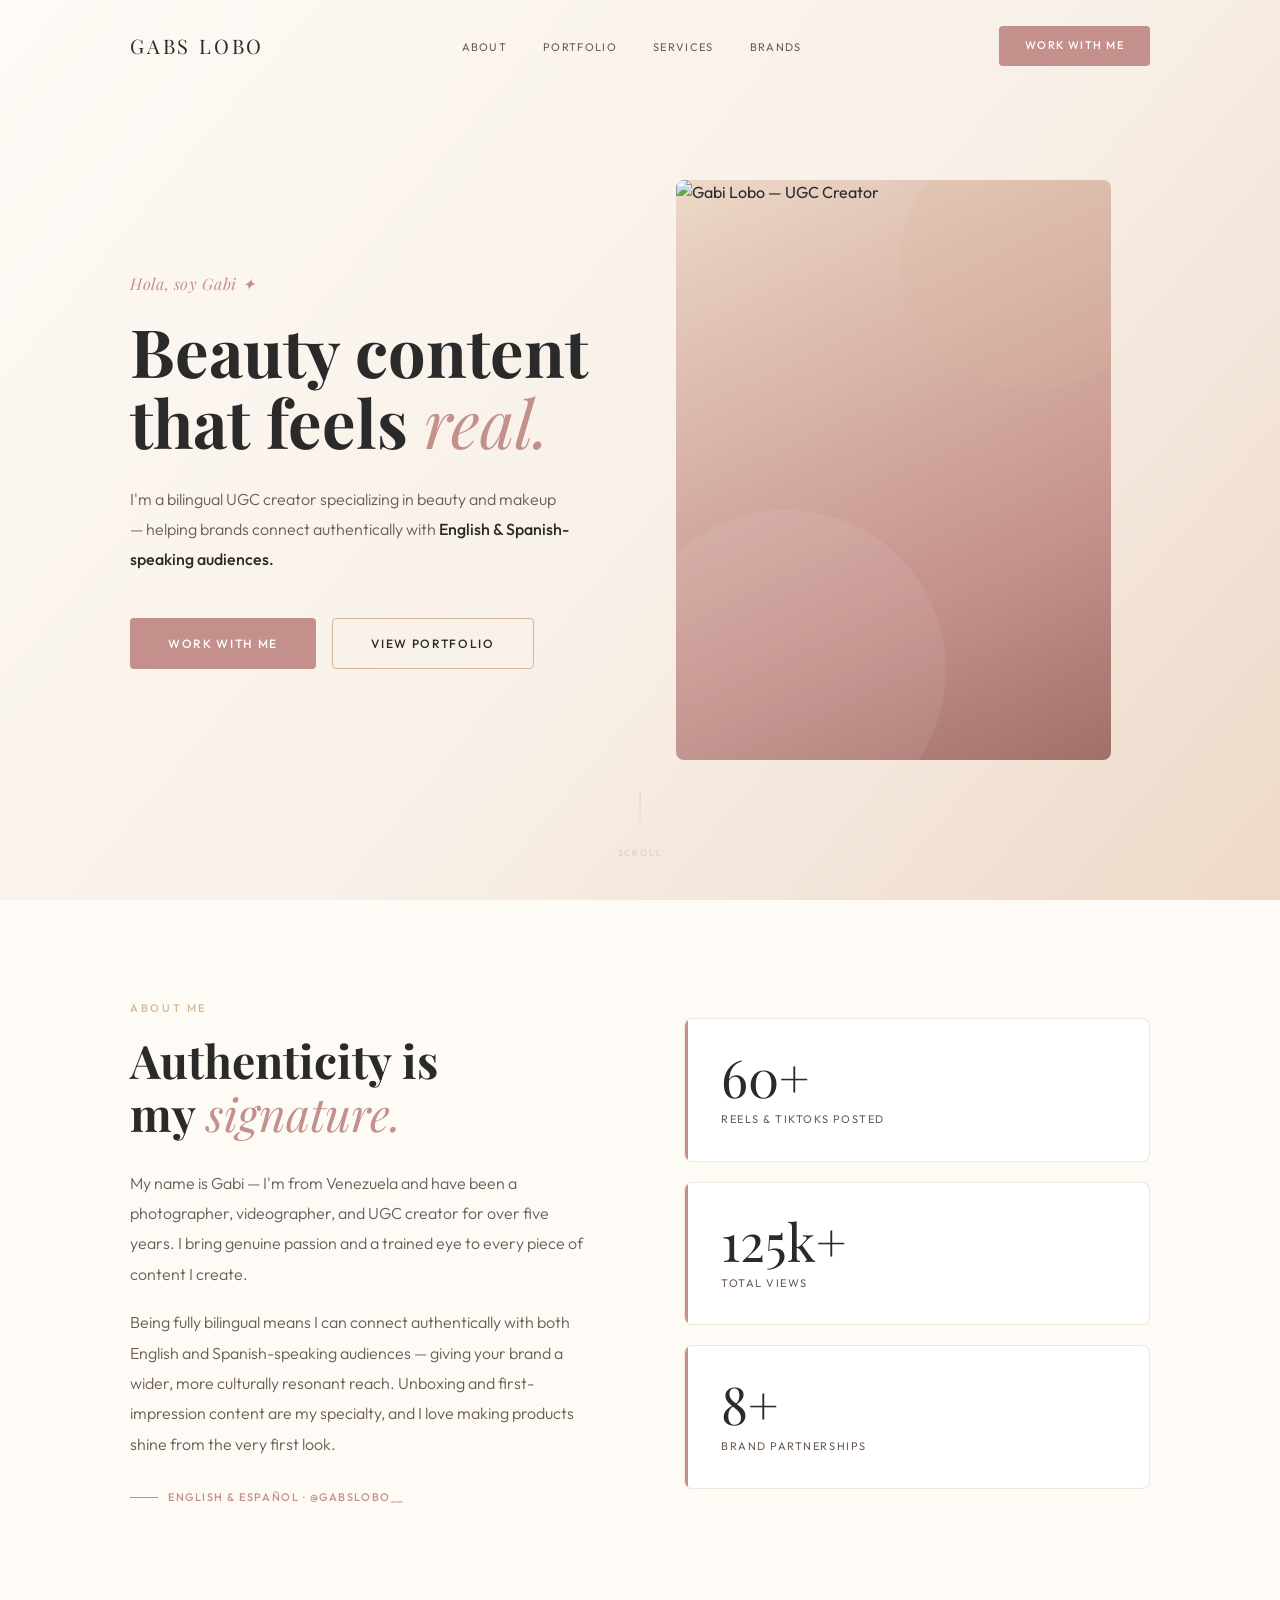
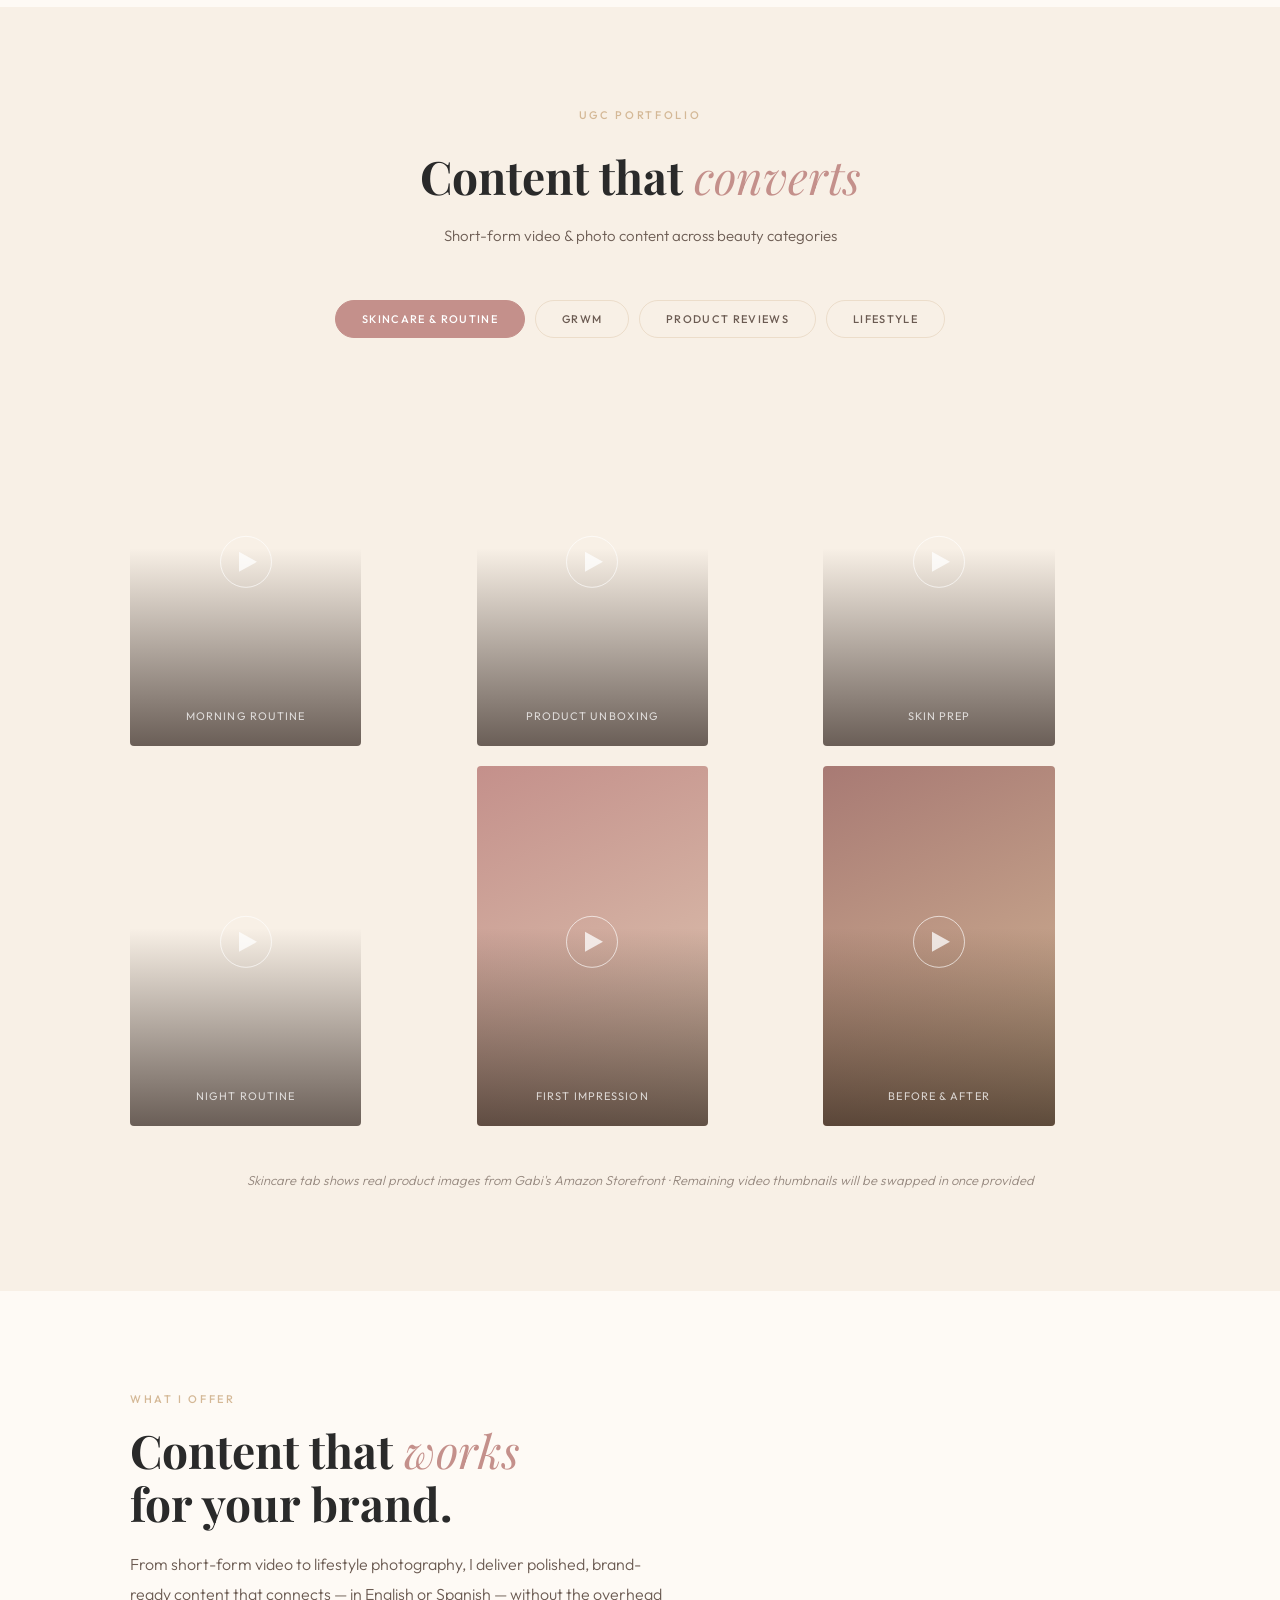
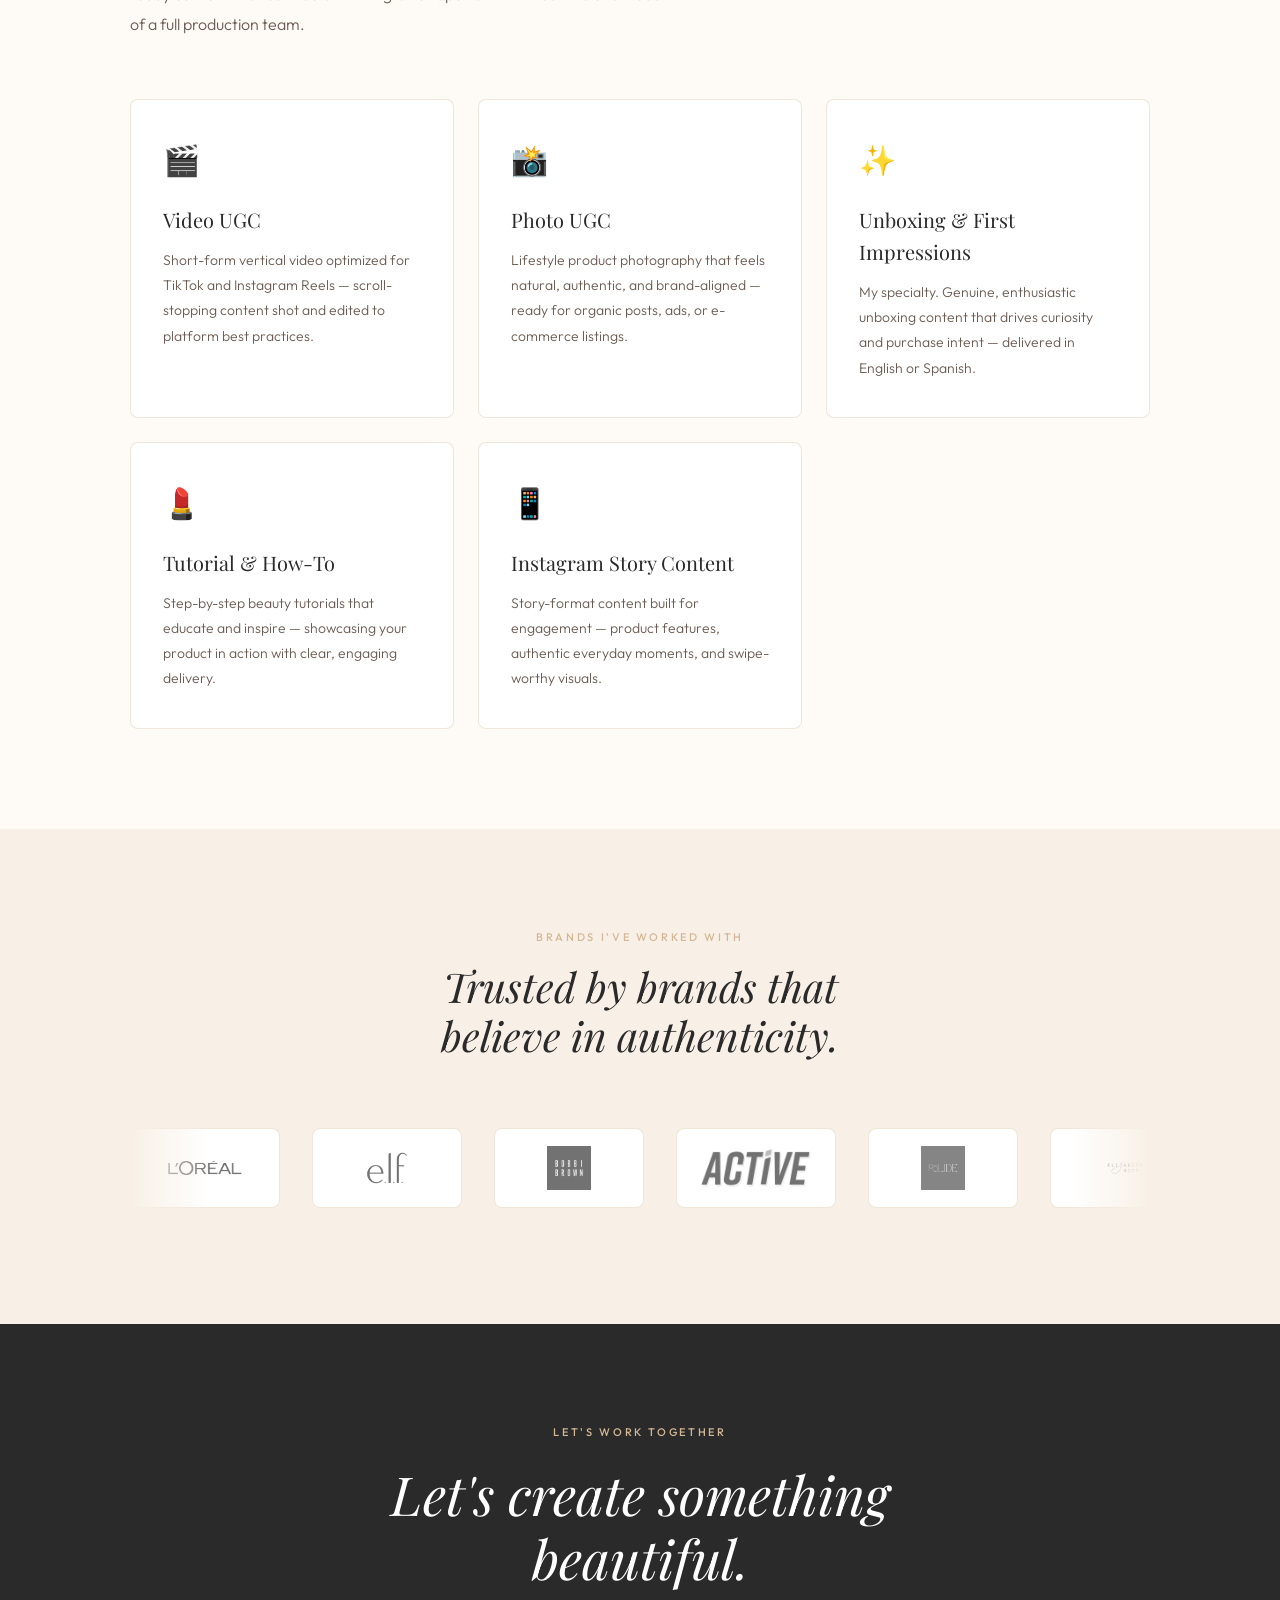
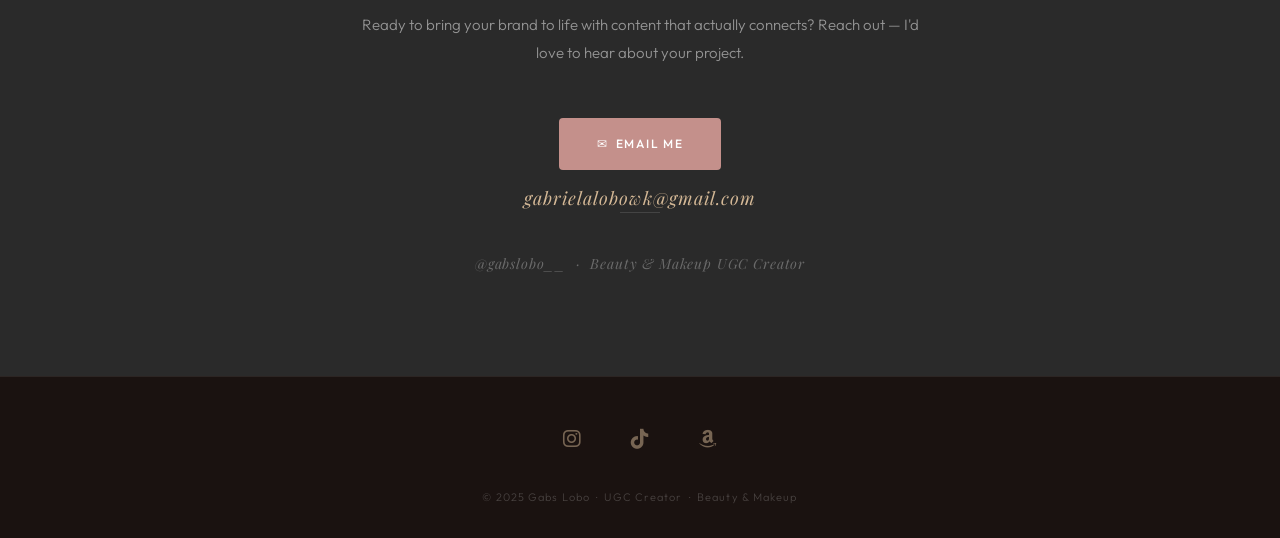
==== index.html @ b0100fed "Initial commit: Gabs Lobo UGC creator website" ====
<!DOCTYPE html>
<html lang="en">
<head>
  <meta charset="UTF-8" />
  <meta name="viewport" content="width=device-width, initial-scale=1.0"/>
  <title>Gabs Lobo — UGC Creator · Beauty &amp; Makeup</title>
  <link rel="preconnect" href="https://fonts.googleapis.com">
  <link rel="preconnect" href="https://fonts.gstatic.com" crossorigin>
  <link href="https://fonts.googleapis.com/css2?family=Playfair+Display:ital,wght@0,400;0,500;0,700;1,400;1,500&family=Outfit:wght@300;400;500;600&display=swap" rel="stylesheet">
  <link rel="stylesheet" href="https://cdnjs.cloudflare.com/ajax/libs/font-awesome/6.5.1/css/all.min.css" integrity="sha512-DTOQO9RWCH3ppGqcWaEA1BIZOC6xxalwEsw9c2QQeAIftl+Vegovlnee1c9QX4TctnWMn13TZye+giMm8e2LwA==" crossorigin="anonymous" referrerpolicy="no-referrer" />

  <style>
    /* ══════════════════════════════════════
       VARIABLES & RESET
    ══════════════════════════════════════ */
    :root {
      --cream:       #FEFAF5;
      --mauve:       #C4908B;
      --mauve-dark:  #B07F7A;
      --gold:        #D4B896;
      --dark:        #2A2A2A;
      --mid:         #6B5B52;
      --light:       #EDD9C8;
      --section-alt: #F8F0E6;
      --border:      rgba(212, 184, 150, 0.35);
      --font-serif:  'Playfair Display', Georgia, serif;
      --font-sans:   'Outfit', system-ui, sans-serif;
      --max-w:       1100px;
      --radius:      4px;
    }

    *, *::before, *::after { box-sizing: border-box; margin: 0; padding: 0; }

    html { scroll-behavior: smooth; }

    body {
      background: var(--cream);
      color: var(--dark);
      font-family: var(--font-sans);
      font-size: 16px;
      line-height: 1.6;
      -webkit-font-smoothing: antialiased;
    }

    /* ══════════════════════════════════════
       UTILITIES
    ══════════════════════════════════════ */
    .container {
      max-width: var(--max-w);
      margin: 0 auto;
      padding: 0 40px;
    }

    .eyebrow {
      font-family: var(--font-sans);
      font-size: 11px;
      font-weight: 500;
      letter-spacing: 0.24em;
      text-transform: uppercase;
      color: var(--gold);
      display: block;
      margin-bottom: 16px;
    }

    section { padding: 100px 0; }
    section.alt { background: var(--section-alt); }

    /* ══════════════════════════════════════
       NAVBAR
    ══════════════════════════════════════ */
    .nav {
      position: fixed;
      top: 0; left: 0; right: 0;
      z-index: 200;
      padding: 26px 0;
      transition: background 0.35s ease, box-shadow 0.35s ease, padding 0.35s ease;
    }

    .nav.scrolled {
      background: rgba(254, 250, 245, 0.96);
      backdrop-filter: blur(10px);
      -webkit-backdrop-filter: blur(10px);
      box-shadow: 0 1px 0 var(--border);
      padding: 16px 0;
    }

    .nav-inner {
      max-width: var(--max-w);
      margin: 0 auto;
      padding: 0 40px;
      display: flex;
      align-items: center;
      justify-content: space-between;
    }

    .nav-logo {
      font-family: var(--font-serif);
      font-size: 20px;
      font-weight: 400;
      letter-spacing: 0.14em;
      text-transform: uppercase;
      color: var(--dark);
      text-decoration: none;
    }

    .nav-links {
      display: flex;
      align-items: center;
      gap: 36px;
      list-style: none;
    }

    .nav-links a {
      font-family: var(--font-sans);
      font-size: 11px;
      font-weight: 400;
      letter-spacing: 0.12em;
      text-transform: uppercase;
      color: var(--mid);
      text-decoration: none;
      transition: color 0.2s;
    }

    .nav-links a:hover { color: var(--mauve); }

    .nav-cta {
      font-family: var(--font-sans);
      font-size: 11px;
      font-weight: 500;
      letter-spacing: 0.13em;
      text-transform: uppercase;
      background: var(--mauve);
      color: #fff;
      padding: 11px 26px;
      border-radius: var(--radius);
      text-decoration: none;
      transition: background 0.2s;
    }

    .nav-cta:hover { background: var(--mauve-dark); }

    /* Hamburger */
    .nav-hamburger {
      display: none;
      flex-direction: column;
      gap: 5px;
      cursor: pointer;
      background: none;
      border: none;
      padding: 4px;
    }

    .nav-hamburger span {
      display: block;
      width: 24px;
      height: 1.5px;
      background: var(--dark);
      transition: all 0.3s;
    }

    /* Mobile overlay */
    .nav-mobile {
      display: none;
      position: fixed;
      inset: 0;
      background: var(--cream);
      z-index: 199;
      flex-direction: column;
      align-items: center;
      justify-content: center;
      gap: 36px;
    }

    .nav-mobile.open { display: flex; }

    .nav-mobile a {
      font-family: var(--font-serif);
      font-size: 30px;
      font-weight: 400;
      color: var(--dark);
      text-decoration: none;
      letter-spacing: 0.06em;
      transition: color 0.2s;
    }

    .nav-mobile a:hover { color: var(--mauve); }

    .nav-mobile-close {
      position: absolute;
      top: 28px; right: 40px;
      font-size: 26px;
      background: none;
      border: none;
      cursor: pointer;
      color: var(--mid);
      line-height: 1;
    }

    /* ══════════════════════════════════════
       HERO
    ══════════════════════════════════════ */
    .hero {
      min-height: 100vh;
      display: flex;
      align-items: center;
      padding: 120px 0 80px;
      background: linear-gradient(130deg, var(--cream) 0%, #F8F0E8 55%, #EDD9C8 100%);
      position: relative;
    }

    .hero-inner {
      max-width: var(--max-w);
      margin: 0 auto;
      padding: 0 40px;
      display: grid;
      grid-template-columns: 1fr 1fr;
      gap: 72px;
      align-items: center;
      width: 100%;
    }

    .hero-greeting {
      display: block;
      font-family: var(--font-serif);
      font-style: italic;
      font-size: 16px;
      color: var(--mauve);
      margin-bottom: 20px;
      letter-spacing: 0.04em;
    }

    .hero-h1 {
      font-family: var(--font-serif);
      font-size: clamp(44px, 5.2vw, 70px);
      font-weight: 700;
      line-height: 1.06;
      color: var(--dark);
      margin-bottom: 28px;
    }

    .hero-h1 em {
      font-style: italic;
      font-weight: 400;
      color: var(--mauve);
    }

    .hero-sub {
      font-family: var(--font-sans);
      font-size: 16px;
      font-weight: 300;
      line-height: 1.85;
      color: var(--mid);
      max-width: 440px;
      margin-bottom: 44px;
    }

    .hero-sub strong {
      font-weight: 500;
      color: var(--dark);
    }

    .hero-btns {
      display: flex;
      gap: 16px;
      flex-wrap: wrap;
    }

    .btn-primary {
      font-family: var(--font-sans);
      font-size: 12px;
      font-weight: 500;
      letter-spacing: 0.14em;
      text-transform: uppercase;
      background: var(--mauve);
      color: #fff;
      padding: 16px 38px;
      border-radius: var(--radius);
      text-decoration: none;
      display: inline-block;
      transition: background 0.2s;
    }

    .btn-primary:hover { background: var(--mauve-dark); }

    .btn-ghost {
      font-family: var(--font-sans);
      font-size: 12px;
      font-weight: 500;
      letter-spacing: 0.14em;
      text-transform: uppercase;
      background: transparent;
      color: var(--dark);
      padding: 15px 38px;
      border-radius: var(--radius);
      text-decoration: none;
      display: inline-block;
      border: 1px solid var(--gold);
      transition: border-color 0.2s, color 0.2s;
    }

    .btn-ghost:hover {
      border-color: var(--mauve);
      color: var(--mauve);
    }

    /* Hero image */
    .hero-image {
      border-radius: 8px;
      aspect-ratio: 3 / 4;
      max-height: 580px;
      display: flex;
      flex-direction: column;
      align-items: center;
      justify-content: center;
      position: relative;
      overflow: hidden;
      background: linear-gradient(155deg, #EDD9C8 0%, #C4908B 70%, #A07068 100%);
    }

    .hero-image::before {
      content: '';
      position: absolute;
      top: -50px; right: -50px;
      width: 260px; height: 260px;
      background: rgba(212, 184, 150, 0.22);
      border-radius: 50%;
    }

    .hero-image::after {
      content: '';
      position: absolute;
      bottom: -70px; left: -50px;
      width: 320px; height: 320px;
      background: rgba(255, 255, 255, 0.07);
      border-radius: 50%;
    }

    .hero-image-inner {
      position: relative;
      z-index: 1;
      text-align: center;
    }

    .hero-image-icon {
      font-size: 36px;
      margin-bottom: 12px;
      opacity: 0.6;
    }

    .hero-image-label {
      font-family: var(--font-serif);
      font-style: italic;
      font-size: 15px;
      color: rgba(255,255,255,0.65);
      letter-spacing: 0.06em;
      display: block;
    }

    .hero-image-sub {
      font-family: var(--font-sans);
      font-size: 10px;
      color: rgba(255,255,255,0.4);
      letter-spacing: 0.14em;
      text-transform: uppercase;
      margin-top: 8px;
      display: block;
    }

    /* Scroll cue */
    .hero-scroll {
      position: absolute;
      bottom: 40px;
      left: 50%;
      transform: translateX(-50%);
      display: flex;
      flex-direction: column;
      align-items: center;
      gap: 10px;
      font-family: var(--font-sans);
      font-size: 9px;
      letter-spacing: 0.2em;
      text-transform: uppercase;
      color: var(--gold);
      opacity: 0.6;
    }

    .hero-scroll-line {
      width: 1px;
      height: 44px;
      background: linear-gradient(to bottom, var(--gold), transparent);
      animation: scrollPulse 2s ease-in-out infinite;
    }

    @keyframes scrollPulse {
      0%, 100% { opacity: 0.3; transform: scaleY(0.6); }
      50%       { opacity: 1;   transform: scaleY(1); }
    }

    /* ══════════════════════════════════════
       ABOUT
    ══════════════════════════════════════ */
    .about-inner {
      display: grid;
      grid-template-columns: 1fr 1fr;
      gap: 88px;
      align-items: center;
    }

    .about-h2 {
      font-family: var(--font-serif);
      font-size: clamp(32px, 3.6vw, 50px);
      font-weight: 700;
      line-height: 1.15;
      color: var(--dark);
      margin-bottom: 28px;
    }

    .about-h2 em {
      font-style: italic;
      font-weight: 400;
      color: var(--mauve);
    }

    .about-p {
      font-family: var(--font-sans);
      font-size: 16px;
      font-weight: 300;
      line-height: 1.9;
      color: var(--mid);
      margin-bottom: 18px;
    }

    .about-badge {
      display: inline-flex;
      align-items: center;
      gap: 10px;
      margin-top: 12px;
      font-family: var(--font-sans);
      font-size: 11px;
      font-weight: 500;
      letter-spacing: 0.14em;
      text-transform: uppercase;
      color: var(--mauve);
    }

    .about-badge::before {
      content: '';
      display: block;
      width: 28px;
      height: 1px;
      background: var(--mauve);
    }

    /* Stat cards */
    .stats-grid {
      display: grid;
      grid-template-columns: 1fr;
      gap: 20px;
    }

    .stat-card {
      background: #fff;
      border: 1px solid var(--border);
      border-radius: 8px;
      padding: 32px 36px;
      position: relative;
      overflow: hidden;
      transition: box-shadow 0.2s;
    }

    .stat-card:hover {
      box-shadow: 0 6px 28px rgba(196, 144, 139, 0.12);
    }

    .stat-card::before {
      content: '';
      position: absolute;
      left: 0; top: 0; bottom: 0;
      width: 3px;
      background: var(--mauve);
    }

    .stat-number {
      font-family: var(--font-serif);
      font-size: 52px;
      font-weight: 400;
      color: var(--dark);
      line-height: 1;
      margin-bottom: 8px;
    }

    .stat-label {
      font-family: var(--font-sans);
      font-size: 11px;
      font-weight: 400;
      letter-spacing: 0.14em;
      text-transform: uppercase;
      color: var(--mid);
    }

    /* ══════════════════════════════════════
       PORTFOLIO
    ══════════════════════════════════════ */
    .portfolio-header {
      text-align: center;
      margin-bottom: 52px;
    }

    .portfolio-h2 {
      font-family: var(--font-serif);
      font-size: clamp(32px, 3.6vw, 50px);
      font-weight: 700;
      color: var(--dark);
      margin-bottom: 10px;
    }

    .portfolio-h2 em {
      font-style: italic;
      font-weight: 400;
      color: var(--mauve);
    }

    .portfolio-sub {
      font-family: var(--font-sans);
      font-size: 15px;
      font-weight: 300;
      color: var(--mid);
    }

    /* Tabs */
    .tab-bar {
      display: flex;
      justify-content: center;
      gap: 10px;
      margin-bottom: 48px;
      flex-wrap: wrap;
    }

    .tab-btn {
      font-family: var(--font-sans);
      font-size: 11px;
      font-weight: 500;
      letter-spacing: 0.12em;
      text-transform: uppercase;
      padding: 11px 26px;
      border-radius: 100px;
      border: 1px solid var(--border);
      background: transparent;
      color: var(--mid);
      cursor: pointer;
      transition: all 0.2s;
    }

    .tab-btn:hover {
      border-color: var(--mauve);
      color: var(--mauve);
    }

    .tab-btn.active {
      background: var(--mauve);
      border-color: var(--mauve);
      color: #fff;
    }

    /* Panels */
    .tab-panel { display: none; }
    .tab-panel.active { display: block; }

    /* Grid */
    .portfolio-grid {
      display: grid;
      grid-template-columns: repeat(3, 1fr);
      gap: 20px;
    }

    .portfolio-card {
      background: linear-gradient(155deg, #EDD9C8 0%, #C4908B 100%);
      border-radius: var(--radius);
      aspect-ratio: 9 / 14;
      max-height: 360px;
      display: flex;
      flex-direction: column;
      align-items: center;
      justify-content: flex-end;
      padding: 20px 16px;
      position: relative;
      overflow: hidden;
      cursor: pointer;
      transition: transform 0.2s;
    }

    .portfolio-card:hover { transform: translateY(-4px); }

    /* Slight variation per card so the grid doesn't look identical */
    .portfolio-card:nth-child(2) { background: linear-gradient(155deg, #C4908B 0%, #A07068 100%); }
    .portfolio-card:nth-child(3) { background: linear-gradient(155deg, #D4B896 0%, #C4908B 100%); }
    .portfolio-card:nth-child(4) { background: linear-gradient(155deg, #E0CAB4 0%, #C4908B 100%); }
    .portfolio-card:nth-child(5) { background: linear-gradient(155deg, #C4908B 0%, #E0CAB4 100%); }
    .portfolio-card:nth-child(6) { background: linear-gradient(155deg, #A87A74 0%, #D4B896 100%); }

    .portfolio-card::before {
      content: '';
      position: absolute;
      inset: 0;
      background: linear-gradient(to top, rgba(30, 16, 10, 0.65) 0%, transparent 55%);
    }

    /* Play button ring */
    .portfolio-card-play {
      position: absolute;
      top: 50%;
      left: 50%;
      transform: translate(-50%, -58%);
      width: 52px;
      height: 52px;
      border: 1.5px solid rgba(255,255,255,0.65);
      border-radius: 50%;
      display: flex;
      align-items: center;
      justify-content: center;
      transition: border-color 0.2s, transform 0.2s;
    }

    .portfolio-card:hover .portfolio-card-play {
      border-color: rgba(255,255,255,0.95);
      transform: translate(-50%, -58%) scale(1.08);
    }

    .portfolio-card-play::after {
      content: '';
      border-left: 18px solid rgba(255,255,255,0.75);
      border-top: 10px solid transparent;
      border-bottom: 10px solid transparent;
      margin-left: 4px;
    }

    .portfolio-card-label {
      position: relative;
      z-index: 1;
      font-family: var(--font-sans);
      font-size: 11px;
      font-weight: 400;
      letter-spacing: 0.1em;
      text-transform: uppercase;
      color: rgba(255,255,255,0.75);
      text-align: center;
    }

    .portfolio-note {
      text-align: center;
      margin-top: 44px;
      font-family: var(--font-sans);
      font-size: 13px;
      font-weight: 300;
      font-style: italic;
      color: var(--mid);
      opacity: 0.7;
    }

    /* ══════════════════════════════════════
       SERVICES
    ══════════════════════════════════════ */
    .services-h2 {
      font-family: var(--font-serif);
      font-size: clamp(32px, 3.6vw, 50px);
      font-weight: 700;
      line-height: 1.15;
      color: var(--dark);
      margin-bottom: 20px;
    }

    .services-h2 em {
      font-style: italic;
      font-weight: 400;
      color: var(--mauve);
    }

    .services-intro {
      font-family: var(--font-sans);
      font-size: 16px;
      font-weight: 300;
      line-height: 1.85;
      color: var(--mid);
      max-width: 540px;
      margin-bottom: 60px;
    }

    .services-grid {
      display: grid;
      grid-template-columns: repeat(3, 1fr);
      gap: 24px;
    }

    /* 5th card centred on bottom row */
    .services-grid .service-card:nth-child(4) { grid-column: 1; }
    .services-grid .service-card:nth-child(5) { grid-column: 2; }

    .service-card {
      background: #fff;
      border: 1px solid var(--border);
      border-radius: 8px;
      padding: 36px 32px;
      transition: box-shadow 0.25s, transform 0.25s;
    }

    .service-card:hover {
      box-shadow: 0 10px 36px rgba(196, 144, 139, 0.15);
      transform: translateY(-3px);
    }

    .service-icon {
      font-size: 30px;
      margin-bottom: 20px;
      display: block;
    }

    .service-title {
      font-family: var(--font-serif);
      font-size: 20px;
      font-weight: 400;
      color: var(--dark);
      margin-bottom: 12px;
    }

    .service-desc {
      font-family: var(--font-sans);
      font-size: 14px;
      font-weight: 300;
      line-height: 1.8;
      color: var(--mid);
    }

    /* ══════════════════════════════════════
       BRAND COLLABS
    ══════════════════════════════════════ */
    .brands-header {
      text-align: center;
      margin-bottom: 52px;
    }

    .brands-h2 {
      font-family: var(--font-serif);
      font-size: clamp(28px, 3.2vw, 44px);
      font-weight: 400;
      font-style: italic;
      color: var(--dark);
      line-height: 1.2;
    }

    /* Carousel */
    .brands-carousel {
      position: relative;
      max-width: 100%;
      margin: 0 auto;
      overflow: hidden;
    }

    .brands-carousel::before,
    .brands-carousel::after {
      content: '';
      position: absolute;
      top: 0; bottom: 0;
      width: 80px;
      z-index: 2;
      pointer-events: none;
    }

    .brands-carousel::before {
      left: 0;
      background: linear-gradient(to right, var(--section-alt), transparent);
    }

    .brands-carousel::after {
      right: 0;
      background: linear-gradient(to left, var(--section-alt), transparent);
    }

    .carousel-track {
      display: flex;
      gap: 32px;
      width: max-content;
      padding: 16px 0;
      animation: brandScroll 35s linear infinite;
    }

    .carousel-track:hover {
      animation-play-state: paused;
    }

    @keyframes brandScroll {
      from { transform: translateX(0); }
      to   { transform: translateX(-50%); }
    }

    .brand-logo {
      flex: 0 0 auto;
      min-width: 150px;
      height: 80px;
      display: flex;
      align-items: center;
      justify-content: center;
      background: #fff;
      border: 1px solid var(--border);
      border-radius: 8px;
      padding: 16px 24px;
      overflow: hidden;
      transition: box-shadow 0.2s;
    }

    .brand-logo:hover {
      box-shadow: 0 4px 16px rgba(196, 144, 139, 0.15);
    }

    .brand-logo img {
      max-width: 100%;
      max-height: 44px;
      width: auto;
      object-fit: contain;
      filter: grayscale(100%);
      opacity: 0.55;
      transition: filter 0.3s, opacity 0.3s;
    }

    .brand-logo:hover img {
      filter: grayscale(0%);
      opacity: 1;
    }

    .brand-logo-text {
      font-family: var(--font-serif);
      font-size: 15px;
      color: var(--mid);
      text-align: center;
      font-weight: 600;
      letter-spacing: 0.04em;
      opacity: 0.6;
      transition: opacity 0.2s, color 0.2s;
    }

    .brand-logo:hover .brand-logo-text {
      opacity: 1;
      color: var(--mauve);
    }

    /* ══════════════════════════════════════
       CONTACT
    ══════════════════════════════════════ */
    .contact-section {
      background: var(--dark);
      padding: 100px 0;
    }

    .contact-inner {
      text-align: center;
      max-width: 640px;
      margin: 0 auto;
      padding: 0 40px;
    }

    .contact-eyebrow {
      display: block;
      font-family: var(--font-sans);
      font-size: 11px;
      font-weight: 500;
      letter-spacing: 0.24em;
      text-transform: uppercase;
      color: var(--gold);
      margin-bottom: 20px;
    }

    .contact-h2 {
      font-family: var(--font-serif);
      font-size: clamp(32px, 4.2vw, 56px);
      font-weight: 400;
      font-style: italic;
      color: #fff;
      line-height: 1.18;
      margin-bottom: 22px;
    }

    .contact-p {
      font-family: var(--font-sans);
      font-size: 15px;
      font-weight: 300;
      line-height: 1.85;
      color: rgba(255, 255, 255, 0.5);
      margin-bottom: 52px;
    }

    .contact-email-display {
      font-family: var(--font-serif);
      font-size: 18px;
      font-style: italic;
      color: var(--gold);
      letter-spacing: 0.06em;
      margin: 0;
      cursor: pointer;
      position: relative;
      display: inline-block;
      transition: color 0.2s;
    }

    .contact-email-display:hover {
      color: #fff;
    }

    .contact-email-tooltip {
      position: absolute;
      bottom: 100%;
      left: 50%;
      transform: translateX(-50%);
      background: rgba(255, 255, 255, 0.15);
      color: var(--gold);
      padding: 8px 14px;
      border-radius: 4px;
      font-family: var(--font-sans);
      font-size: 10px;
      font-weight: 500;
      letter-spacing: 0.12em;
      text-transform: uppercase;
      white-space: nowrap;
      opacity: 0;
      pointer-events: none;
      transition: opacity 0.2s;
      margin-bottom: 8px;
    }

    .contact-email-display:hover .contact-email-tooltip {
      opacity: 1;
    }

    .contact-divider {
      width: 40px;
      height: 1px;
      background: rgba(255, 255, 255, 0.12);
      margin: 0 auto 40px;
    }

    .contact-handle {
      font-family: var(--font-serif);
      font-style: italic;
      font-size: 14px;
      color: rgba(255, 255, 255, 0.3);
      letter-spacing: 0.06em;
    }

    /* ══════════════════════════════════════
       FOOTER
    ══════════════════════════════════════ */
    .footer {
      background: #1A1210;
      padding: 40px 40px 32px;
      text-align: center;
      border-top: 1px solid rgba(255, 255, 255, 0.08);
    }

    .footer-social {
      display: flex;
      justify-content: center;
      gap: 24px;
      margin-bottom: 28px;
    }

    .footer-social-link {
      display: inline-flex;
      align-items: center;
      justify-content: center;
      width: 44px;
      height: 44px;
      border-radius: 50%;
      text-decoration: none;
      transition: all 0.25s;
      opacity: 0.5;
      color: var(--gold);
      font-size: 20px;
    }

    .footer-social-link:hover {
      opacity: 1;
      color: var(--mauve);
      background: rgba(196, 144, 139, 0.12);
    }

    .footer p {
      font-family: var(--font-sans);
      font-size: 11px;
      font-weight: 300;
      letter-spacing: 0.1em;
      color: rgba(255, 255, 255, 0.2);
      margin: 0;
    }

    /* ══════════════════════════════════════
       RESPONSIVE
    ══════════════════════════════════════ */
    @media (max-width: 900px) {
      .services-grid { grid-template-columns: repeat(2, 1fr); }
      .services-grid .service-card:nth-child(4),
      .services-grid .service-card:nth-child(5) { grid-column: auto; }
    }

    @media (max-width: 768px) {
      section { padding: 72px 0; }
      .container { padding: 0 24px; }

      .nav-links, .nav-cta { display: none; }
      .nav-hamburger { display: flex; }
      .nav-inner { padding: 0 24px; }

      .hero { padding: 100px 0 64px; }
      .hero-inner {
        grid-template-columns: 1fr;
        padding: 0 24px;
        gap: 48px;
        text-align: center;
      }
      .hero-sub { max-width: 100%; }
      .hero-btns { justify-content: center; }
      .hero-image { aspect-ratio: 4/3; max-height: 300px; }

      .about-inner { grid-template-columns: 1fr; gap: 48px; }
      .stats-grid { grid-template-columns: repeat(3, 1fr); }
      .stat-number { font-size: 40px; }

      .portfolio-grid { grid-template-columns: repeat(2, 1fr); }

      .services-grid { grid-template-columns: 1fr; }
    }

    @media (max-width: 480px) {
      .portfolio-grid { grid-template-columns: 1fr; }
      .stats-grid { grid-template-columns: 1fr; }
      .hero-btns { flex-direction: column; align-items: center; }
      .btn-primary, .btn-ghost { width: 100%; text-align: center; }
    }
  </style>
</head>
<body>

  <!-- ════════════════════════════════
       NAVBAR
  ════════════════════════════════ -->
  <nav class="nav" id="navbar">
    <div class="nav-inner">
      <a href="#home" class="nav-logo">Gabs Lobo</a>
      <ul class="nav-links">
        <li><a href="#about">About</a></li>
        <li><a href="#portfolio">Portfolio</a></li>
        <li><a href="#services">Services</a></li>
        <li><a href="#brands">Brands</a></li>
      </ul>
      <a href="#contact" class="nav-cta">Work with me</a>
      <button class="nav-hamburger" id="hamburger" aria-label="Open navigation">
        <span></span>
        <span></span>
        <span></span>
      </button>
    </div>
  </nav>

  <!-- Mobile overlay nav -->
  <div class="nav-mobile" id="mobileNav" aria-hidden="true">
    <button class="nav-mobile-close" id="mobileClose" aria-label="Close menu">&#x2715;</button>
    <a href="#about"     class="mobile-link">About</a>
    <a href="#portfolio" class="mobile-link">Portfolio</a>
    <a href="#services"  class="mobile-link">Services</a>
    <a href="#brands"    class="mobile-link">Brands</a>
    <a href="#contact"   class="mobile-link">Contact</a>
  </div>


  <!-- ════════════════════════════════
       HERO
  ════════════════════════════════ -->
  <section class="hero" id="home">
    <div class="hero-inner">
      <div class="hero-text">
        <span class="hero-greeting">Hola, soy Gabi ✦</span>
        <h1 class="hero-h1">Beauty content<br>that feels <em>real.</em></h1>
        <p class="hero-sub">
          I'm a bilingual UGC creator specializing in beauty and makeup —
          helping brands connect authentically with
          <strong>English &amp; Spanish-speaking audiences.</strong>
        </p>
        <div class="hero-btns">
          <a href="#contact"   class="btn-primary">Work with me</a>
          <a href="#portfolio" class="btn-ghost">View portfolio</a>
        </div>
      </div>

      <div class="hero-image">
        <img
          src="https://m.media-amazon.com/images/I/C1Xmz9NCTOL._CR0%2C0%2C4284%2C4284_._US500_SCLZZZZZZZ_.jpg"
          alt="Gabi Lobo — UGC Creator"
          style="width:100%;height:100%;object-fit:cover;object-position:center top;display:block;"
        />
      </div>
    </div>

    <div class="hero-scroll" aria-hidden="true">
      <div class="hero-scroll-line"></div>
      <span>Scroll</span>
    </div>
  </section>


  <!-- ════════════════════════════════
       ABOUT
  ════════════════════════════════ -->
  <section id="about">
    <div class="container">
      <div class="about-inner">

        <div>
          <span class="eyebrow">About Me</span>
          <h2 class="about-h2">Authenticity is<br>my <em>signature.</em></h2>
          <p class="about-p">
            My name is Gabi — I'm from Venezuela and have been a photographer,
            videographer, and UGC creator for over five years. I bring genuine
            passion and a trained eye to every piece of content I create.
          </p>
          <p class="about-p">
            Being fully bilingual means I can connect authentically with both
            English and Spanish-speaking audiences — giving your brand a wider,
            more culturally resonant reach. Unboxing and first-impression content
            are my specialty, and I love making products shine from the very first look.
          </p>
          <span class="about-badge">English &amp; Español · @gabslobo__</span>
        </div>

        <div class="stats-grid">
          <div class="stat-card">
            <div class="stat-number">60+</div>
            <div class="stat-label">Reels &amp; TikToks Posted</div>
          </div>
          <div class="stat-card">
            <div class="stat-number">125k+</div>
            <div class="stat-label">Total Views</div>
          </div>
          <div class="stat-card">
            <div class="stat-number">8+</div>
            <div class="stat-label">Brand Partnerships</div>
          </div>
        </div>

      </div>
    </div>
  </section>


  <!-- ════════════════════════════════
       PORTFOLIO
  ════════════════════════════════ -->
  <section class="alt" id="portfolio">
    <div class="container">

      <div class="portfolio-header">
        <span class="eyebrow">UGC Portfolio</span>
        <h2 class="portfolio-h2">Content that <em>converts</em></h2>
        <p class="portfolio-sub">Short-form video &amp; photo content across beauty categories</p>
      </div>

      <!-- Tabs -->
      <div class="tab-bar" role="tablist">
        <button class="tab-btn active" data-tab="skincare" role="tab" aria-selected="true">Skincare &amp; Routine</button>
        <button class="tab-btn"        data-tab="grwm"     role="tab" aria-selected="false">GRWM</button>
        <button class="tab-btn"        data-tab="reviews"  role="tab" aria-selected="false">Product Reviews</button>
        <button class="tab-btn"        data-tab="lifestyle" role="tab" aria-selected="false">Lifestyle</button>
      </div>

      <!-- Skincare & Routine -->
      <div class="tab-panel active" id="tab-skincare" role="tabpanel">
        <div class="portfolio-grid">
          <div class="portfolio-card" style="background-image:url('https://m.media-amazon.com/images/I/51cimhL4MkL._AC_.jpg');background-size:cover;background-position:center;">
            <div class="portfolio-card-play" aria-hidden="true"></div>
            <span class="portfolio-card-label">Morning Routine</span>
          </div>
          <div class="portfolio-card" style="background-image:url('https://m.media-amazon.com/images/I/41UYaTLBTxL._AC_.jpg');background-size:cover;background-position:center;">
            <div class="portfolio-card-play" aria-hidden="true"></div>
            <span class="portfolio-card-label">Product Unboxing</span>
          </div>
          <div class="portfolio-card" style="background-image:url('https://m.media-amazon.com/images/I/51kdQ5+IR9L._AC_.jpg');background-size:cover;background-position:center;">
            <div class="portfolio-card-play" aria-hidden="true"></div>
            <span class="portfolio-card-label">Skin Prep</span>
          </div>
          <div class="portfolio-card" style="background-image:url('https://m.media-amazon.com/images/I/41mB7zGRWTL._AC_.jpg');background-size:cover;background-position:center;">
            <div class="portfolio-card-play" aria-hidden="true"></div>
            <span class="portfolio-card-label">Night Routine</span>
          </div>
          <div class="portfolio-card">
            <div class="portfolio-card-play" aria-hidden="true"></div>
            <span class="portfolio-card-label">First Impression</span>
          </div>
          <div class="portfolio-card">
            <div class="portfolio-card-play" aria-hidden="true"></div>
            <span class="portfolio-card-label">Before &amp; After</span>
          </div>
        </div>
      </div>

      <!-- GRWM -->
      <div class="tab-panel" id="tab-grwm" role="tabpanel">
        <div class="portfolio-grid">
          <div class="portfolio-card">
            <div class="portfolio-card-play" aria-hidden="true"></div>
            <span class="portfolio-card-label">Everyday GRWM</span>
          </div>
          <div class="portfolio-card">
            <div class="portfolio-card-play" aria-hidden="true"></div>
            <span class="portfolio-card-label">Date Night GRWM</span>
          </div>
          <div class="portfolio-card">
            <div class="portfolio-card-play" aria-hidden="true"></div>
            <span class="portfolio-card-label">Natural Glam</span>
          </div>
          <div class="portfolio-card">
            <div class="portfolio-card-play" aria-hidden="true"></div>
            <span class="portfolio-card-label">Full Beat GRWM</span>
          </div>
          <div class="portfolio-card">
            <div class="portfolio-card-play" aria-hidden="true"></div>
            <span class="portfolio-card-label">5-Minute Look</span>
          </div>
          <div class="portfolio-card">
            <div class="portfolio-card-play" aria-hidden="true"></div>
            <span class="portfolio-card-label">Summer Glam</span>
          </div>
        </div>
      </div>

      <!-- Product Reviews -->
      <div class="tab-panel" id="tab-reviews" role="tabpanel">
        <div class="portfolio-grid">
          <div class="portfolio-card">
            <div class="portfolio-card-play" aria-hidden="true"></div>
            <span class="portfolio-card-label">Unboxing &amp; First Look</span>
          </div>
          <div class="portfolio-card">
            <div class="portfolio-card-play" aria-hidden="true"></div>
            <span class="portfolio-card-label">Honest Review</span>
          </div>
          <div class="portfolio-card">
            <div class="portfolio-card-play" aria-hidden="true"></div>
            <span class="portfolio-card-label">Comparison Review</span>
          </div>
          <div class="portfolio-card">
            <div class="portfolio-card-play" aria-hidden="true"></div>
            <span class="portfolio-card-label">Wear Test</span>
          </div>
          <div class="portfolio-card">
            <div class="portfolio-card-play" aria-hidden="true"></div>
            <span class="portfolio-card-label">Packaging &amp; Details</span>
          </div>
          <div class="portfolio-card">
            <div class="portfolio-card-play" aria-hidden="true"></div>
            <span class="portfolio-card-label">Full Collection</span>
          </div>
        </div>
      </div>

      <!-- Lifestyle -->
      <div class="tab-panel" id="tab-lifestyle" role="tabpanel">
        <div class="portfolio-grid">
          <div class="portfolio-card">
            <div class="portfolio-card-play" aria-hidden="true"></div>
            <span class="portfolio-card-label">Beauty Haul</span>
          </div>
          <div class="portfolio-card">
            <div class="portfolio-card-play" aria-hidden="true"></div>
            <span class="portfolio-card-label">Vanity Tour</span>
          </div>
          <div class="portfolio-card">
            <div class="portfolio-card-play" aria-hidden="true"></div>
            <span class="portfolio-card-label">Amazon Favorites</span>
          </div>
          <div class="portfolio-card">
            <div class="portfolio-card-play" aria-hidden="true"></div>
            <span class="portfolio-card-label">My Favorites</span>
          </div>
          <div class="portfolio-card">
            <div class="portfolio-card-play" aria-hidden="true"></div>
            <span class="portfolio-card-label">Day in My Life</span>
          </div>
          <div class="portfolio-card">
            <div class="portfolio-card-play" aria-hidden="true"></div>
            <span class="portfolio-card-label">Travel Beauty</span>
          </div>
        </div>
      </div>

      <p class="portfolio-note">Skincare tab shows real product images from Gabi's Amazon Storefront · Remaining video thumbnails will be swapped in once provided</p>

    </div>
  </section>


  <!-- ════════════════════════════════
       SERVICES
  ════════════════════════════════ -->
  <section id="services">
    <div class="container">
      <span class="eyebrow">What I Offer</span>
      <h2 class="services-h2">Content that <em>works</em><br>for your brand.</h2>
      <p class="services-intro">
        From short-form video to lifestyle photography, I deliver polished,
        brand-ready content that connects — in English or Spanish — without the
        overhead of a full production team.
      </p>
      <div class="services-grid">
        <div class="service-card">
          <span class="service-icon">🎬</span>
          <h3 class="service-title">Video UGC</h3>
          <p class="service-desc">Short-form vertical video optimized for TikTok and Instagram Reels — scroll-stopping content shot and edited to platform best practices.</p>
        </div>
        <div class="service-card">
          <span class="service-icon">📸</span>
          <h3 class="service-title">Photo UGC</h3>
          <p class="service-desc">Lifestyle product photography that feels natural, authentic, and brand-aligned — ready for organic posts, ads, or e-commerce listings.</p>
        </div>
        <div class="service-card">
          <span class="service-icon">✨</span>
          <h3 class="service-title">Unboxing &amp; First Impressions</h3>
          <p class="service-desc">My specialty. Genuine, enthusiastic unboxing content that drives curiosity and purchase intent — delivered in English or Spanish.</p>
        </div>
        <div class="service-card">
          <span class="service-icon">💄</span>
          <h3 class="service-title">Tutorial &amp; How-To</h3>
          <p class="service-desc">Step-by-step beauty tutorials that educate and inspire — showcasing your product in action with clear, engaging delivery.</p>
        </div>
        <div class="service-card">
          <span class="service-icon">📱</span>
          <h3 class="service-title">Instagram Story Content</h3>
          <p class="service-desc">Story-format content built for engagement — product features, authentic everyday moments, and swipe-worthy visuals.</p>
        </div>
      </div>
    </div>
  </section>


  <!-- ════════════════════════════════
       BRAND COLLABS
  ════════════════════════════════ -->
  <section class="alt" id="brands">
    <div class="container">
      <div class="brands-header">
        <span class="eyebrow" style="text-align:center;">Brands I've worked with</span>
        <h2 class="brands-h2">Trusted by brands that<br>believe in authenticity.</h2>
      </div>
      <div class="brands-carousel">
        <div class="carousel-track">
          <!-- Set 1 -->
          <div class="brand-logo"><img src="Assets/LOreal-logo.png" alt="L'Oréal"></div>
          <div class="brand-logo"><img src="Assets/elf-cosmetics-logo-png_seeklogo-447294.png" alt="e.l.f. Cosmetics"></div>
          <div class="brand-logo"><img src="Assets/bobbi-brown-logo.jpeg" alt="Bobbi Brown"></div>
          <div class="brand-logo"><img src="Assets/active-logo.png" alt="ACTIVE"></div>
          <div class="brand-logo"><img src="Assets/slide-jewelry-logo.webp" alt="Slide"></div>
          <div class="brand-logo"><img src="Assets/elizabeth-mott-thank-me-later-logo.jpeg" alt="Thank Me Later"></div>
          <div class="brand-logo"><span class="brand-logo-text">Herbishh</span></div>
          <!-- Set 2 — duplicate for seamless loop -->
          <div class="brand-logo"><img src="Assets/LOreal-logo.png" alt="L'Oréal"></div>
          <div class="brand-logo"><img src="Assets/elf-cosmetics-logo-png_seeklogo-447294.png" alt="e.l.f. Cosmetics"></div>
          <div class="brand-logo"><img src="Assets/bobbi-brown-logo.jpeg" alt="Bobbi Brown"></div>
          <div class="brand-logo"><img src="Assets/active-logo.png" alt="ACTIVE"></div>
          <div class="brand-logo"><img src="Assets/slide-jewelry-logo.webp" alt="Slide"></div>
          <div class="brand-logo"><img src="Assets/elizabeth-mott-thank-me-later-logo.jpeg" alt="Thank Me Later"></div>
          <div class="brand-logo"><span class="brand-logo-text">Herbishh</span></div>
        </div>
      </div>
    </div>
  </section>


  <!-- ════════════════════════════════
       CONTACT
  ════════════════════════════════ -->
  <section class="contact-section" id="contact">
    <div class="contact-inner">
      <span class="contact-eyebrow">Let's work together</span>
      <h2 class="contact-h2">Let's create something<br>beautiful.</h2>
      <p class="contact-p">
        Ready to bring your brand to life with content that actually connects?
        Reach out — I'd love to hear about your project.
      </p>
      <div style="display:flex;flex-direction:column;align-items:center;gap:14px;">
        <a href="mailto:gabrielalobowk@gmail.com" class="btn-primary">
          ✉&nbsp; Email Me
        </a>
        <div class="contact-email-display" onclick="navigator.clipboard.writeText('gabrielalobowk@gmail.com');" title="Click to copy email">
          gabrielalobowk@gmail.com
          <span class="contact-email-tooltip">Click to copy</span>
        </div>
      </div>
      <div class="contact-divider"></div>
      <p class="contact-handle">@gabslobo__ &nbsp;·&nbsp; Beauty &amp; Makeup UGC Creator</p>
    </div>
  </section>


  <!-- ════════════════════════════════
       FOOTER
  ════════════════════════════════ -->
  <footer class="footer">
    <div class="footer-social">
      <a href="https://www.instagram.com/gabslobo__" target="_blank" rel="noopener noreferrer" class="footer-social-link instagram" title="Instagram">
        <i class="fab fa-instagram" aria-hidden="true"></i>
      </a>
      <a href="https://www.tiktok.com/@gabslobo_" target="_blank" rel="noopener noreferrer" class="footer-social-link tiktok" title="TikTok">
        <i class="fab fa-tiktok" aria-hidden="true"></i>
      </a>
      <a href="https://a.co/d/02YYw133" target="_blank" rel="noopener noreferrer" class="footer-social-link amazon" title="Amazon Storefront">
        <i class="fab fa-amazon" aria-hidden="true"></i>
      </a>
    </div>
    <p>&copy; 2025 Gabs Lobo &nbsp;·&nbsp; UGC Creator &nbsp;·&nbsp; Beauty &amp; Makeup</p>
  </footer>


  <script>
    // ── Navbar scroll effect ──────────────────────────
    const navbar = document.getElementById('navbar');
    window.addEventListener('scroll', () => {
      navbar.classList.toggle('scrolled', window.scrollY > 40);
    }, { passive: true });

    // ── Mobile menu ───────────────────────────────────
    const hamburger  = document.getElementById('hamburger');
    const mobileNav  = document.getElementById('mobileNav');
    const mobileClose = document.getElementById('mobileClose');
    const mobileLinks = document.querySelectorAll('.mobile-link');

    const openMenu  = () => { mobileNav.classList.add('open');    mobileNav.setAttribute('aria-hidden', 'false'); };
    const closeMenu = () => { mobileNav.classList.remove('open'); mobileNav.setAttribute('aria-hidden', 'true');  };

    hamburger.addEventListener('click', openMenu);
    mobileClose.addEventListener('click', closeMenu);
    mobileLinks.forEach(link => link.addEventListener('click', closeMenu));

    // ── Portfolio tab switching ───────────────────────
    const tabBtns   = document.querySelectorAll('.tab-btn');
    const tabPanels = document.querySelectorAll('.tab-panel');

    tabBtns.forEach(btn => {
      btn.addEventListener('click', () => {
        const target = btn.dataset.tab;

        tabBtns.forEach(b => { b.classList.remove('active'); b.setAttribute('aria-selected', 'false'); });
        tabPanels.forEach(p => p.classList.remove('active'));

        btn.classList.add('active');
        btn.setAttribute('aria-selected', 'true');
        document.getElementById('tab-' + target).classList.add('active');
      });
    });


  </script>

</body>
</html>
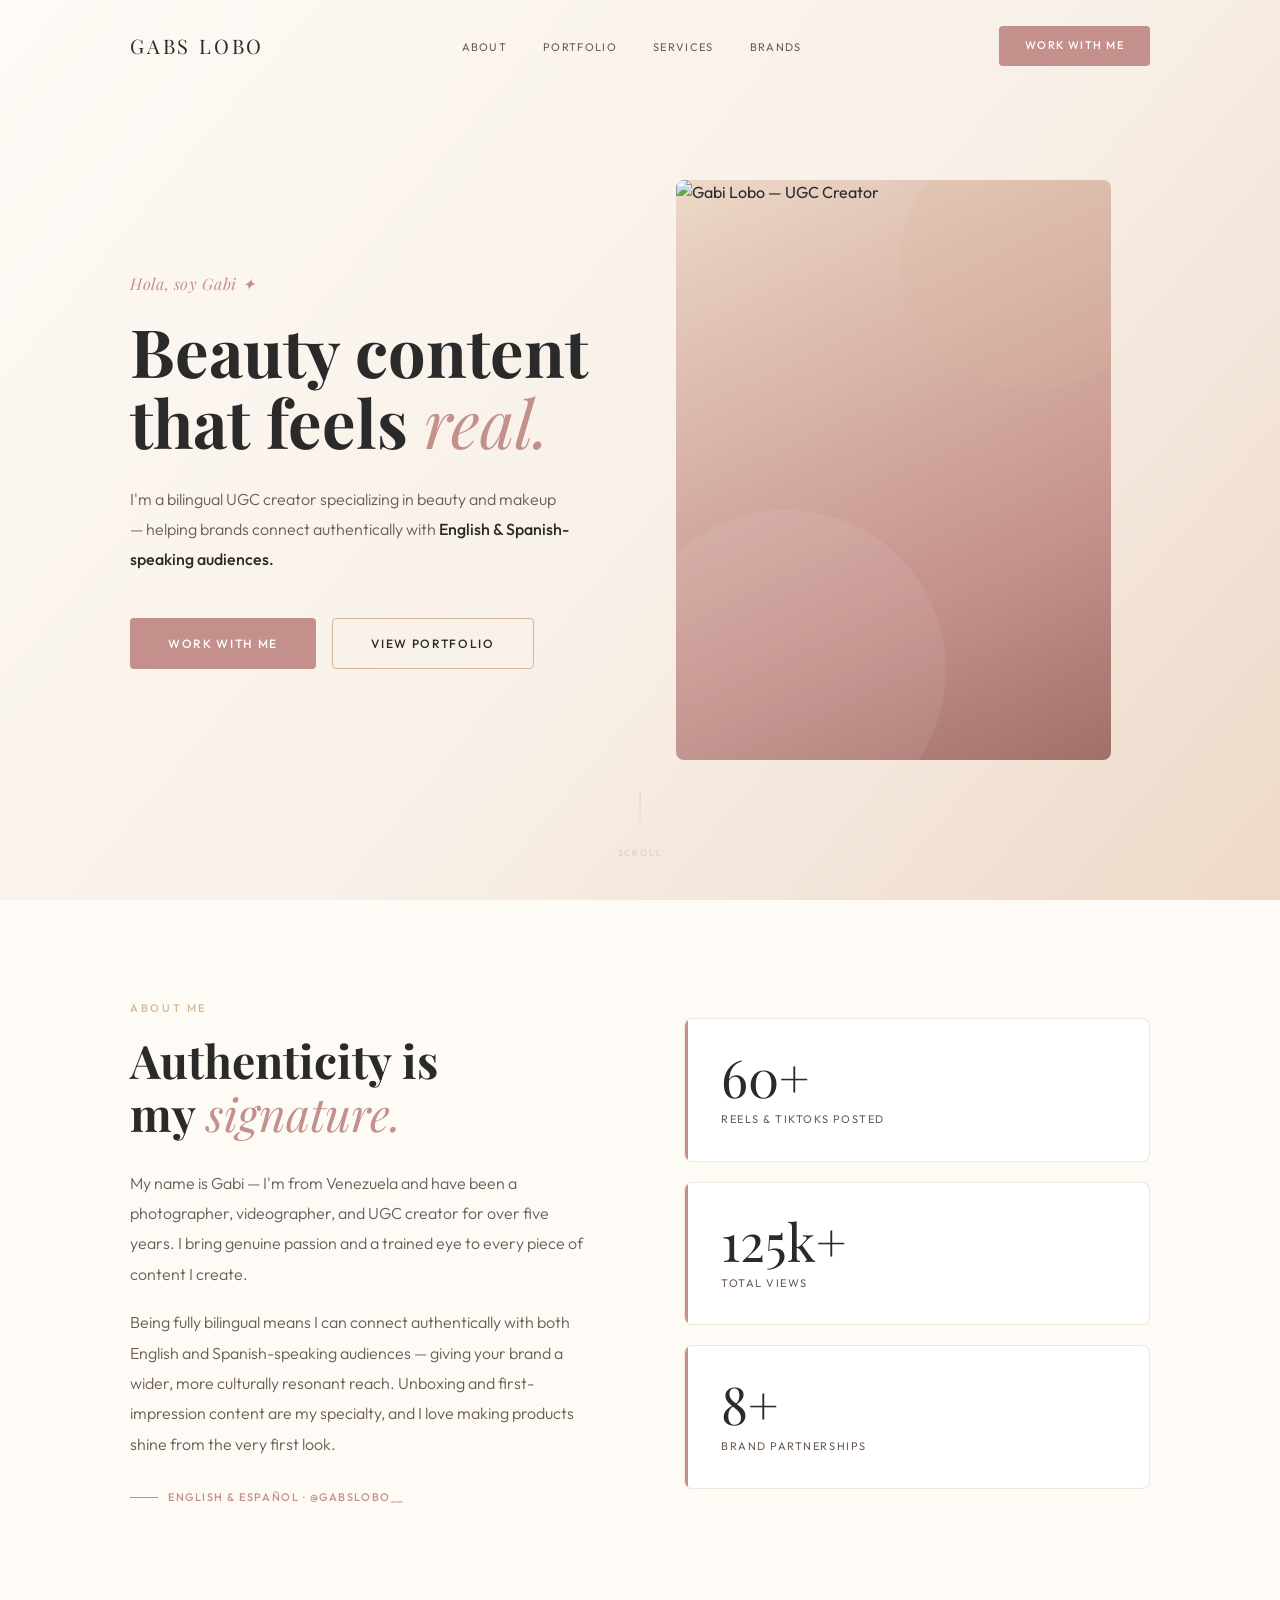
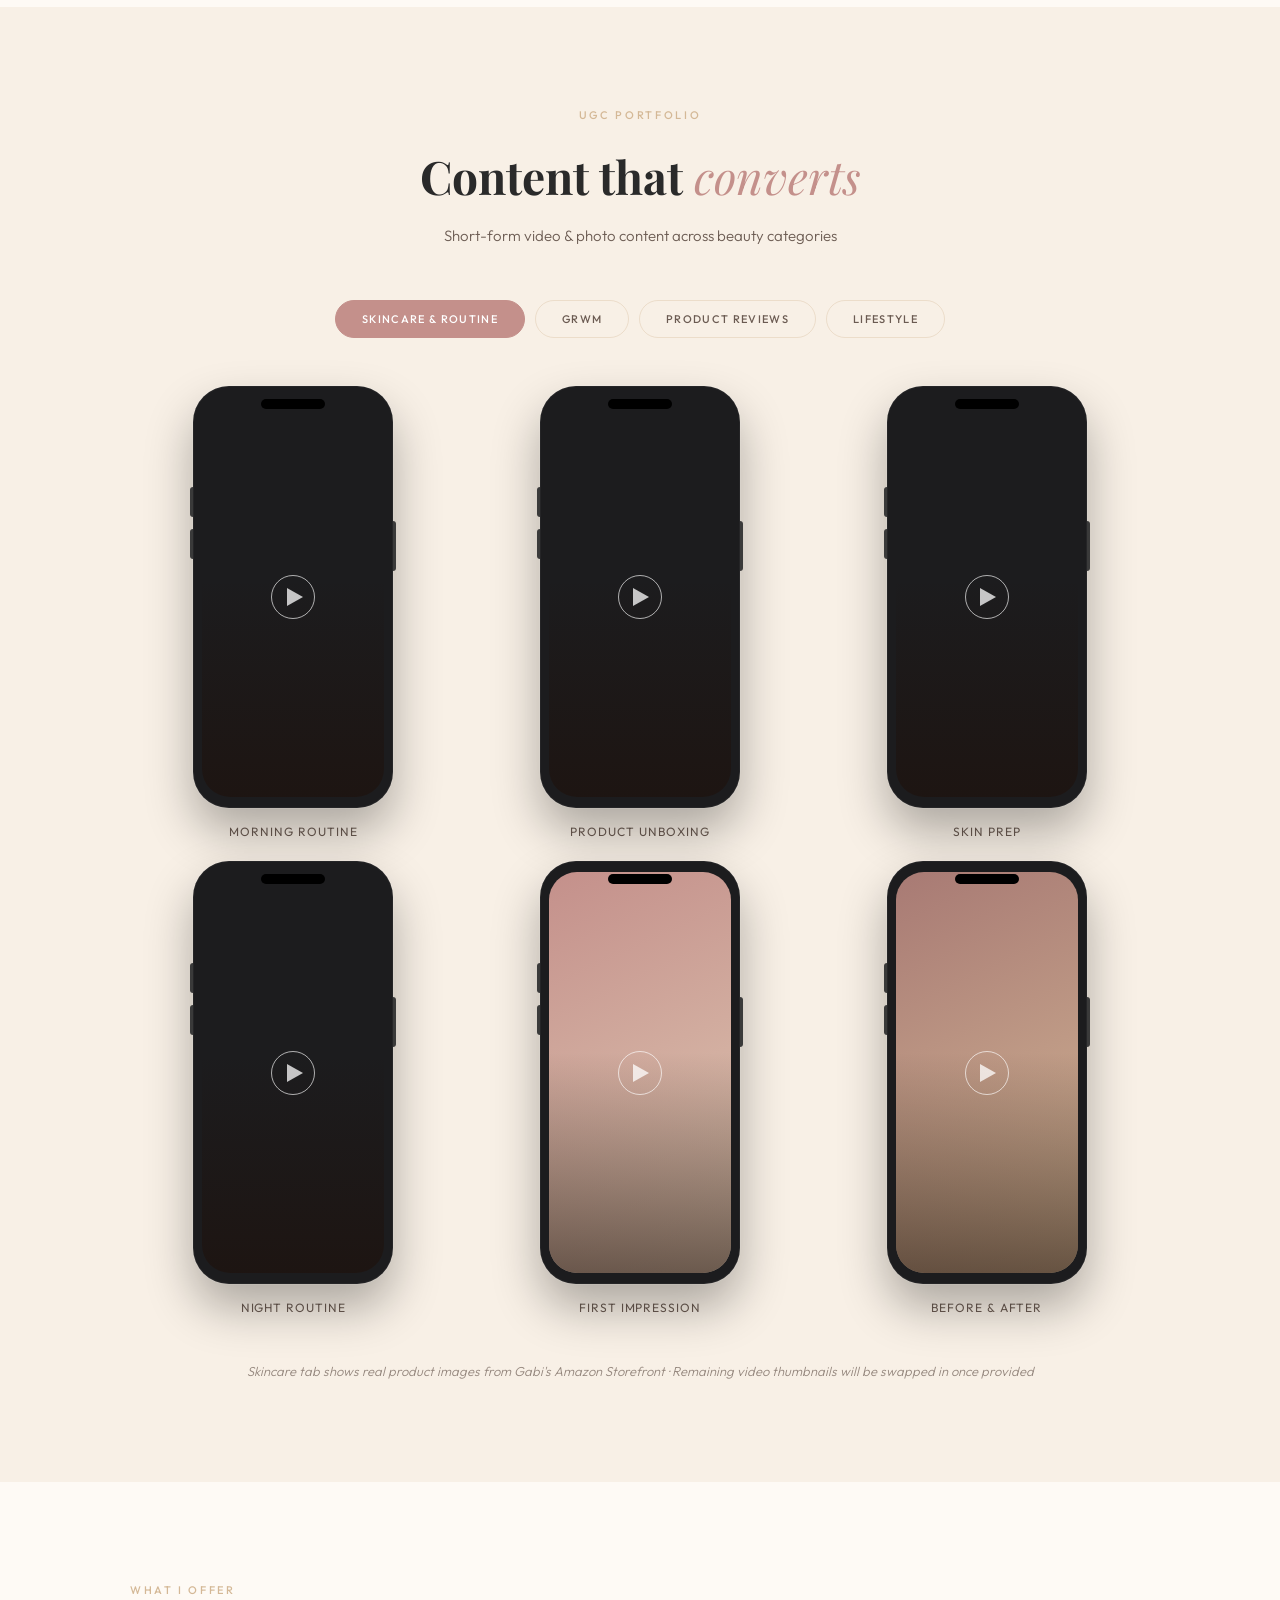
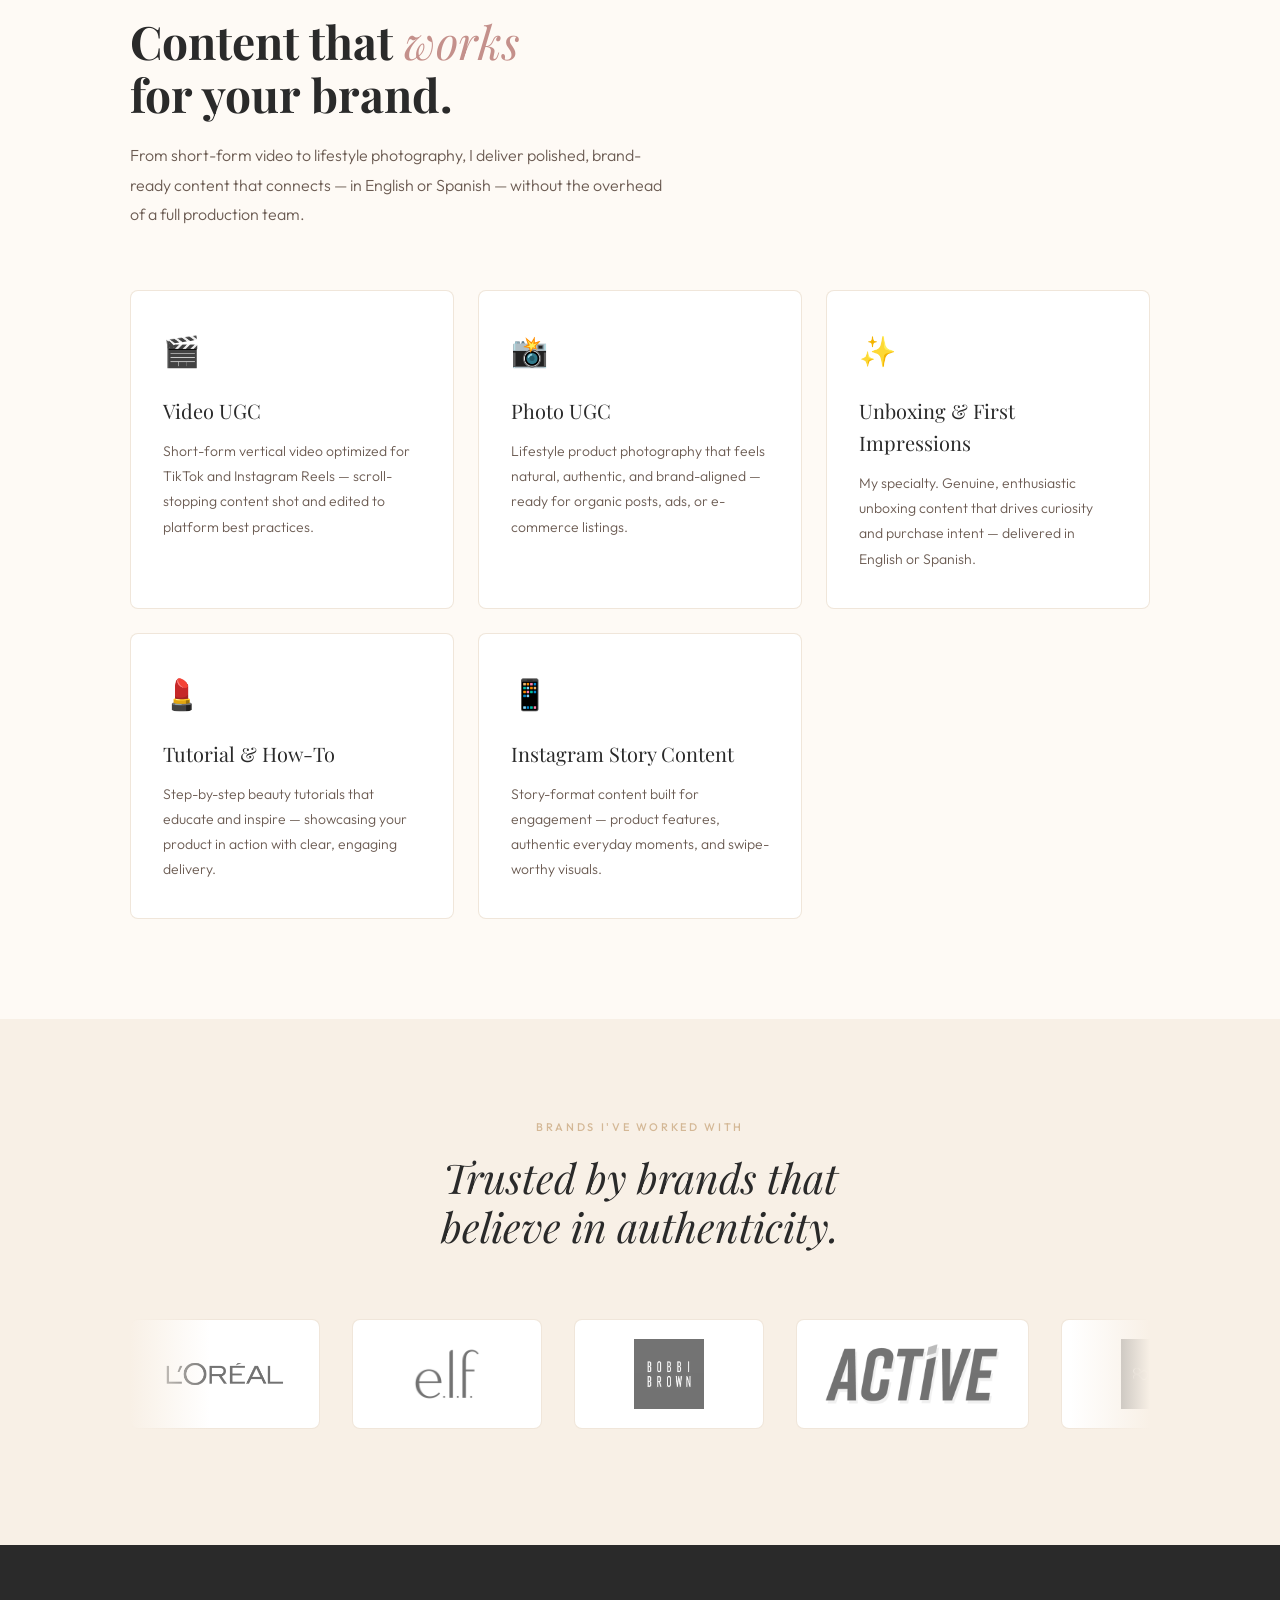
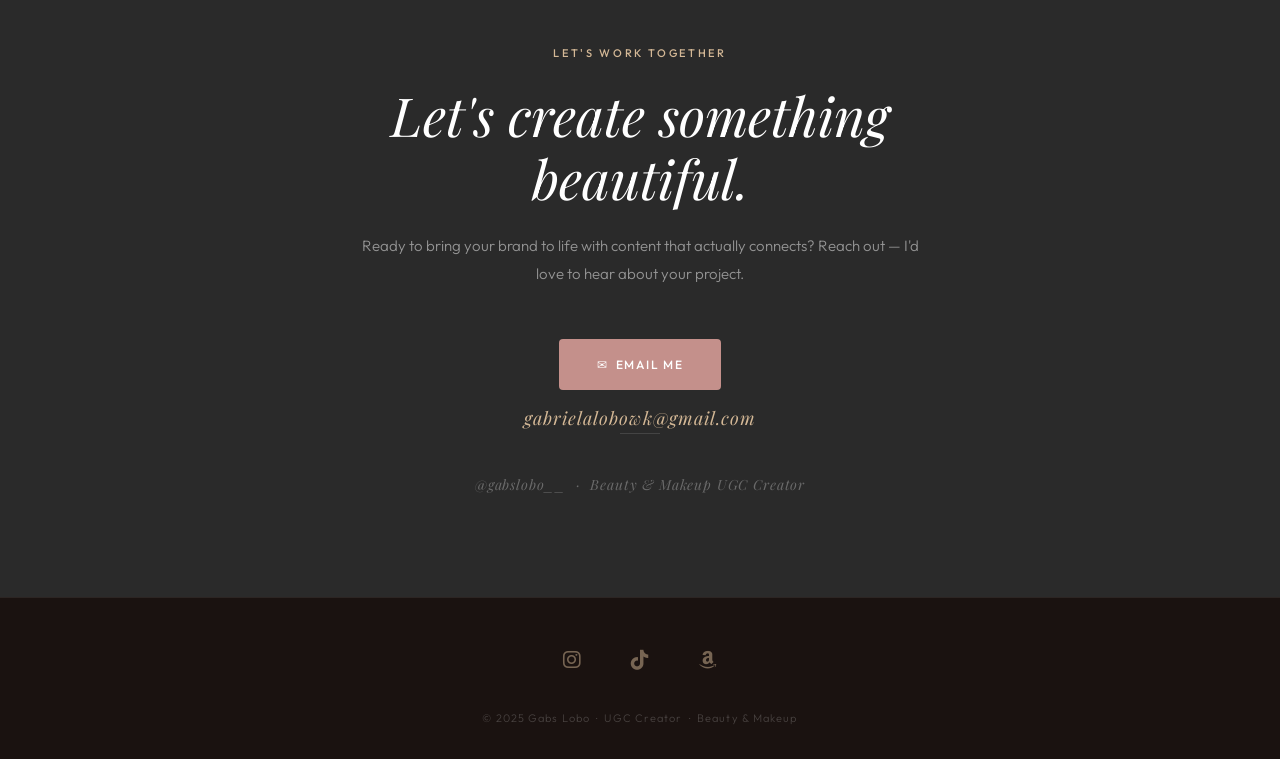
==== commit 9f0aa5e3: "Add Herbishh logo, larger carousel logos, iPhone phone frame portfolio" ====
--- a/index.html
+++ b/index.html
@@ -573,76 +573,132 @@
       gap: 20px;
     }
 
-    .portfolio-card {
-      background: linear-gradient(155deg, #EDD9C8 0%, #C4908B 100%);
-      border-radius: var(--radius);
-      aspect-ratio: 9 / 14;
-      max-height: 360px;
+    /* ── iPhone phone mockup cards ─────────────────────── */
+    .phone-wrap {
       display: flex;
       flex-direction: column;
       align-items: center;
-      justify-content: flex-end;
-      padding: 20px 16px;
+      gap: 14px;
+      cursor: pointer;
+      transition: transform 0.25s;
+    }
+
+    .phone-wrap:hover { transform: translateY(-6px); }
+
+    .phone-frame {
       position: relative;
+      width: 100%;
+      max-width: 200px;
+      aspect-ratio: 9 / 19;
+      background: #1C1C1E;
+      border-radius: 36px;
+      padding: 11px 9px;
+      box-shadow:
+        0 0 0 1px rgba(255,255,255,0.08),
+        inset 0 0 0 1px rgba(255,255,255,0.04),
+        0 24px 48px rgba(0,0,0,0.3);
+    }
+
+    /* Power button right */
+    .phone-frame::before {
+      content: '';
+      position: absolute;
+      right: -3px;
+      top: 32%;
+      width: 3px;
+      height: 50px;
+      background: #3A3A3A;
+      border-radius: 0 3px 3px 0;
+    }
+
+    /* Volume buttons left */
+    .phone-frame::after {
+      content: '';
+      position: absolute;
+      left: -3px;
+      top: 24%;
+      width: 3px;
+      height: 30px;
+      background: #3A3A3A;
+      border-radius: 3px 0 0 3px;
+      box-shadow: 0 42px 0 #3A3A3A;
+    }
+
+    .phone-island {
+      position: absolute;
+      top: 13px;
+      left: 50%;
+      transform: translateX(-50%);
+      width: 32%;
+      height: 10px;
+      background: #000;
+      border-radius: 20px;
+      z-index: 3;
+    }
+
+    .phone-screen {
+      width: 100%;
+      height: 100%;
+      border-radius: 28px;
       overflow: hidden;
-      cursor: pointer;
-      transition: transform 0.2s;
-    }
-
-    .portfolio-card:hover { transform: translateY(-4px); }
-
-    /* Slight variation per card so the grid doesn't look identical */
-    .portfolio-card:nth-child(2) { background: linear-gradient(155deg, #C4908B 0%, #A07068 100%); }
-    .portfolio-card:nth-child(3) { background: linear-gradient(155deg, #D4B896 0%, #C4908B 100%); }
-    .portfolio-card:nth-child(4) { background: linear-gradient(155deg, #E0CAB4 0%, #C4908B 100%); }
-    .portfolio-card:nth-child(5) { background: linear-gradient(155deg, #C4908B 0%, #E0CAB4 100%); }
-    .portfolio-card:nth-child(6) { background: linear-gradient(155deg, #A87A74 0%, #D4B896 100%); }
-
-    .portfolio-card::before {
+      position: relative;
+      background: linear-gradient(155deg, #EDD9C8 0%, #C4908B 100%);
+      background-size: cover;
+      background-position: center;
+      display: flex;
+      align-items: center;
+      justify-content: center;
+    }
+
+    .phone-screen::before {
       content: '';
       position: absolute;
       inset: 0;
-      background: linear-gradient(to top, rgba(30, 16, 10, 0.65) 0%, transparent 55%);
-    }
+      background: linear-gradient(to top, rgba(30,16,10,0.6) 0%, transparent 55%);
+      z-index: 1;
+    }
+
+    .phone-wrap:nth-child(2) .phone-screen { background: linear-gradient(155deg, #C4908B 0%, #A07068 100%); }
+    .phone-wrap:nth-child(3) .phone-screen { background: linear-gradient(155deg, #D4B896 0%, #C4908B 100%); }
+    .phone-wrap:nth-child(4) .phone-screen { background: linear-gradient(155deg, #E0CAB4 0%, #C4908B 100%); }
+    .phone-wrap:nth-child(5) .phone-screen { background: linear-gradient(155deg, #C4908B 0%, #E0CAB4 100%); }
+    .phone-wrap:nth-child(6) .phone-screen { background: linear-gradient(155deg, #A87A74 0%, #D4B896 100%); }
 
     /* Play button ring */
     .portfolio-card-play {
-      position: absolute;
-      top: 50%;
-      left: 50%;
-      transform: translate(-50%, -58%);
-      width: 52px;
-      height: 52px;
+      position: relative;
+      z-index: 2;
+      width: 44px;
+      height: 44px;
       border: 1.5px solid rgba(255,255,255,0.65);
       border-radius: 50%;
       display: flex;
       align-items: center;
       justify-content: center;
       transition: border-color 0.2s, transform 0.2s;
-    }
-
-    .portfolio-card:hover .portfolio-card-play {
+      flex-shrink: 0;
+    }
+
+    .phone-wrap:hover .portfolio-card-play {
       border-color: rgba(255,255,255,0.95);
-      transform: translate(-50%, -58%) scale(1.08);
+      transform: scale(1.08);
     }
 
     .portfolio-card-play::after {
       content: '';
-      border-left: 18px solid rgba(255,255,255,0.75);
-      border-top: 10px solid transparent;
-      border-bottom: 10px solid transparent;
-      margin-left: 4px;
+      border-left: 16px solid rgba(255,255,255,0.75);
+      border-top: 9px solid transparent;
+      border-bottom: 9px solid transparent;
+      margin-left: 3px;
     }
 
     .portfolio-card-label {
-      position: relative;
-      z-index: 1;
-      font-family: var(--font-sans);
-      font-size: 11px;
+      font-family: var(--font-sans);
+      font-size: 12px;
       font-weight: 400;
-      letter-spacing: 0.1em;
+      letter-spacing: 0.08em;
       text-transform: uppercase;
-      color: rgba(255,255,255,0.75);
+      color: var(--mid);
       text-align: center;
     }
 
@@ -794,15 +850,15 @@
 
     .brand-logo {
       flex: 0 0 auto;
-      min-width: 150px;
-      height: 80px;
+      min-width: 190px;
+      height: 110px;
       display: flex;
       align-items: center;
       justify-content: center;
       background: #fff;
       border: 1px solid var(--border);
       border-radius: 8px;
-      padding: 16px 24px;
+      padding: 14px 28px;
       overflow: hidden;
       transition: box-shadow 0.2s;
     }
@@ -813,7 +869,7 @@
 
     .brand-logo img {
       max-width: 100%;
-      max-height: 44px;
+      max-height: 70px;
       width: auto;
       object-fit: contain;
       filter: grayscale(100%);
@@ -1171,28 +1227,58 @@
       <!-- Skincare & Routine -->
       <div class="tab-panel active" id="tab-skincare" role="tabpanel">
         <div class="portfolio-grid">
-          <div class="portfolio-card" style="background-image:url('https://m.media-amazon.com/images/I/51cimhL4MkL._AC_.jpg');background-size:cover;background-position:center;">
-            <div class="portfolio-card-play" aria-hidden="true"></div>
+          <div class="phone-wrap">
+            <div class="phone-frame">
+              <div class="phone-island"></div>
+              <div class="phone-screen" style="background-image:url('https://m.media-amazon.com/images/I/51cimhL4MkL._AC_.jpg');background-size:cover;background-position:center;">
+                <div class="portfolio-card-play" aria-hidden="true"></div>
+              </div>
+            </div>
             <span class="portfolio-card-label">Morning Routine</span>
           </div>
-          <div class="portfolio-card" style="background-image:url('https://m.media-amazon.com/images/I/41UYaTLBTxL._AC_.jpg');background-size:cover;background-position:center;">
-            <div class="portfolio-card-play" aria-hidden="true"></div>
+          <div class="phone-wrap">
+            <div class="phone-frame">
+              <div class="phone-island"></div>
+              <div class="phone-screen" style="background-image:url('https://m.media-amazon.com/images/I/41UYaTLBTxL._AC_.jpg');background-size:cover;background-position:center;">
+                <div class="portfolio-card-play" aria-hidden="true"></div>
+              </div>
+            </div>
             <span class="portfolio-card-label">Product Unboxing</span>
           </div>
-          <div class="portfolio-card" style="background-image:url('https://m.media-amazon.com/images/I/51kdQ5+IR9L._AC_.jpg');background-size:cover;background-position:center;">
-            <div class="portfolio-card-play" aria-hidden="true"></div>
+          <div class="phone-wrap">
+            <div class="phone-frame">
+              <div class="phone-island"></div>
+              <div class="phone-screen" style="background-image:url('https://m.media-amazon.com/images/I/51kdQ5+IR9L._AC_.jpg');background-size:cover;background-position:center;">
+                <div class="portfolio-card-play" aria-hidden="true"></div>
+              </div>
+            </div>
             <span class="portfolio-card-label">Skin Prep</span>
           </div>
-          <div class="portfolio-card" style="background-image:url('https://m.media-amazon.com/images/I/41mB7zGRWTL._AC_.jpg');background-size:cover;background-position:center;">
-            <div class="portfolio-card-play" aria-hidden="true"></div>
+          <div class="phone-wrap">
+            <div class="phone-frame">
+              <div class="phone-island"></div>
+              <div class="phone-screen" style="background-image:url('https://m.media-amazon.com/images/I/41mB7zGRWTL._AC_.jpg');background-size:cover;background-position:center;">
+                <div class="portfolio-card-play" aria-hidden="true"></div>
+              </div>
+            </div>
             <span class="portfolio-card-label">Night Routine</span>
           </div>
-          <div class="portfolio-card">
-            <div class="portfolio-card-play" aria-hidden="true"></div>
+          <div class="phone-wrap">
+            <div class="phone-frame">
+              <div class="phone-island"></div>
+              <div class="phone-screen">
+                <div class="portfolio-card-play" aria-hidden="true"></div>
+              </div>
+            </div>
             <span class="portfolio-card-label">First Impression</span>
           </div>
-          <div class="portfolio-card">
-            <div class="portfolio-card-play" aria-hidden="true"></div>
+          <div class="phone-wrap">
+            <div class="phone-frame">
+              <div class="phone-island"></div>
+              <div class="phone-screen">
+                <div class="portfolio-card-play" aria-hidden="true"></div>
+              </div>
+            </div>
             <span class="portfolio-card-label">Before &amp; After</span>
           </div>
         </div>
@@ -1201,28 +1287,58 @@
       <!-- GRWM -->
       <div class="tab-panel" id="tab-grwm" role="tabpanel">
         <div class="portfolio-grid">
-          <div class="portfolio-card">
-            <div class="portfolio-card-play" aria-hidden="true"></div>
+          <div class="phone-wrap">
+            <div class="phone-frame">
+              <div class="phone-island"></div>
+              <div class="phone-screen">
+                <div class="portfolio-card-play" aria-hidden="true"></div>
+              </div>
+            </div>
             <span class="portfolio-card-label">Everyday GRWM</span>
           </div>
-          <div class="portfolio-card">
-            <div class="portfolio-card-play" aria-hidden="true"></div>
+          <div class="phone-wrap">
+            <div class="phone-frame">
+              <div class="phone-island"></div>
+              <div class="phone-screen">
+                <div class="portfolio-card-play" aria-hidden="true"></div>
+              </div>
+            </div>
             <span class="portfolio-card-label">Date Night GRWM</span>
           </div>
-          <div class="portfolio-card">
-            <div class="portfolio-card-play" aria-hidden="true"></div>
+          <div class="phone-wrap">
+            <div class="phone-frame">
+              <div class="phone-island"></div>
+              <div class="phone-screen">
+                <div class="portfolio-card-play" aria-hidden="true"></div>
+              </div>
+            </div>
             <span class="portfolio-card-label">Natural Glam</span>
           </div>
-          <div class="portfolio-card">
-            <div class="portfolio-card-play" aria-hidden="true"></div>
+          <div class="phone-wrap">
+            <div class="phone-frame">
+              <div class="phone-island"></div>
+              <div class="phone-screen">
+                <div class="portfolio-card-play" aria-hidden="true"></div>
+              </div>
+            </div>
             <span class="portfolio-card-label">Full Beat GRWM</span>
           </div>
-          <div class="portfolio-card">
-            <div class="portfolio-card-play" aria-hidden="true"></div>
+          <div class="phone-wrap">
+            <div class="phone-frame">
+              <div class="phone-island"></div>
+              <div class="phone-screen">
+                <div class="portfolio-card-play" aria-hidden="true"></div>
+              </div>
+            </div>
             <span class="portfolio-card-label">5-Minute Look</span>
           </div>
-          <div class="portfolio-card">
-            <div class="portfolio-card-play" aria-hidden="true"></div>
+          <div class="phone-wrap">
+            <div class="phone-frame">
+              <div class="phone-island"></div>
+              <div class="phone-screen">
+                <div class="portfolio-card-play" aria-hidden="true"></div>
+              </div>
+            </div>
             <span class="portfolio-card-label">Summer Glam</span>
           </div>
         </div>
@@ -1231,28 +1347,58 @@
       <!-- Product Reviews -->
       <div class="tab-panel" id="tab-reviews" role="tabpanel">
         <div class="portfolio-grid">
-          <div class="portfolio-card">
-            <div class="portfolio-card-play" aria-hidden="true"></div>
+          <div class="phone-wrap">
+            <div class="phone-frame">
+              <div class="phone-island"></div>
+              <div class="phone-screen">
+                <div class="portfolio-card-play" aria-hidden="true"></div>
+              </div>
+            </div>
             <span class="portfolio-card-label">Unboxing &amp; First Look</span>
           </div>
-          <div class="portfolio-card">
-            <div class="portfolio-card-play" aria-hidden="true"></div>
+          <div class="phone-wrap">
+            <div class="phone-frame">
+              <div class="phone-island"></div>
+              <div class="phone-screen">
+                <div class="portfolio-card-play" aria-hidden="true"></div>
+              </div>
+            </div>
             <span class="portfolio-card-label">Honest Review</span>
           </div>
-          <div class="portfolio-card">
-            <div class="portfolio-card-play" aria-hidden="true"></div>
+          <div class="phone-wrap">
+            <div class="phone-frame">
+              <div class="phone-island"></div>
+              <div class="phone-screen">
+                <div class="portfolio-card-play" aria-hidden="true"></div>
+              </div>
+            </div>
             <span class="portfolio-card-label">Comparison Review</span>
           </div>
-          <div class="portfolio-card">
-            <div class="portfolio-card-play" aria-hidden="true"></div>
+          <div class="phone-wrap">
+            <div class="phone-frame">
+              <div class="phone-island"></div>
+              <div class="phone-screen">
+                <div class="portfolio-card-play" aria-hidden="true"></div>
+              </div>
+            </div>
             <span class="portfolio-card-label">Wear Test</span>
           </div>
-          <div class="portfolio-card">
-            <div class="portfolio-card-play" aria-hidden="true"></div>
+          <div class="phone-wrap">
+            <div class="phone-frame">
+              <div class="phone-island"></div>
+              <div class="phone-screen">
+                <div class="portfolio-card-play" aria-hidden="true"></div>
+              </div>
+            </div>
             <span class="portfolio-card-label">Packaging &amp; Details</span>
           </div>
-          <div class="portfolio-card">
-            <div class="portfolio-card-play" aria-hidden="true"></div>
+          <div class="phone-wrap">
+            <div class="phone-frame">
+              <div class="phone-island"></div>
+              <div class="phone-screen">
+                <div class="portfolio-card-play" aria-hidden="true"></div>
+              </div>
+            </div>
             <span class="portfolio-card-label">Full Collection</span>
           </div>
         </div>
@@ -1261,28 +1407,58 @@
       <!-- Lifestyle -->
       <div class="tab-panel" id="tab-lifestyle" role="tabpanel">
         <div class="portfolio-grid">
-          <div class="portfolio-card">
-            <div class="portfolio-card-play" aria-hidden="true"></div>
+          <div class="phone-wrap">
+            <div class="phone-frame">
+              <div class="phone-island"></div>
+              <div class="phone-screen">
+                <div class="portfolio-card-play" aria-hidden="true"></div>
+              </div>
+            </div>
             <span class="portfolio-card-label">Beauty Haul</span>
           </div>
-          <div class="portfolio-card">
-            <div class="portfolio-card-play" aria-hidden="true"></div>
+          <div class="phone-wrap">
+            <div class="phone-frame">
+              <div class="phone-island"></div>
+              <div class="phone-screen">
+                <div class="portfolio-card-play" aria-hidden="true"></div>
+              </div>
+            </div>
             <span class="portfolio-card-label">Vanity Tour</span>
           </div>
-          <div class="portfolio-card">
-            <div class="portfolio-card-play" aria-hidden="true"></div>
+          <div class="phone-wrap">
+            <div class="phone-frame">
+              <div class="phone-island"></div>
+              <div class="phone-screen">
+                <div class="portfolio-card-play" aria-hidden="true"></div>
+              </div>
+            </div>
             <span class="portfolio-card-label">Amazon Favorites</span>
           </div>
-          <div class="portfolio-card">
-            <div class="portfolio-card-play" aria-hidden="true"></div>
+          <div class="phone-wrap">
+            <div class="phone-frame">
+              <div class="phone-island"></div>
+              <div class="phone-screen">
+                <div class="portfolio-card-play" aria-hidden="true"></div>
+              </div>
+            </div>
             <span class="portfolio-card-label">My Favorites</span>
           </div>
-          <div class="portfolio-card">
-            <div class="portfolio-card-play" aria-hidden="true"></div>
+          <div class="phone-wrap">
+            <div class="phone-frame">
+              <div class="phone-island"></div>
+              <div class="phone-screen">
+                <div class="portfolio-card-play" aria-hidden="true"></div>
+              </div>
+            </div>
             <span class="portfolio-card-label">Day in My Life</span>
           </div>
-          <div class="portfolio-card">
-            <div class="portfolio-card-play" aria-hidden="true"></div>
+          <div class="phone-wrap">
+            <div class="phone-frame">
+              <div class="phone-island"></div>
+              <div class="phone-screen">
+                <div class="portfolio-card-play" aria-hidden="true"></div>
+              </div>
+            </div>
             <span class="portfolio-card-label">Travel Beauty</span>
           </div>
         </div>
@@ -1355,7 +1531,7 @@
           <div class="brand-logo"><img src="Assets/active-logo.png" alt="ACTIVE"></div>
           <div class="brand-logo"><img src="Assets/slide-jewelry-logo.webp" alt="Slide"></div>
           <div class="brand-logo"><img src="Assets/elizabeth-mott-thank-me-later-logo.jpeg" alt="Thank Me Later"></div>
-          <div class="brand-logo"><span class="brand-logo-text">Herbishh</span></div>
+          <div class="brand-logo"><img src="Assets/final-logo-herbishh.webp" alt="Herbishh"></div>
           <!-- Set 2 — duplicate for seamless loop -->
           <div class="brand-logo"><img src="Assets/LOreal-logo.png" alt="L'Oréal"></div>
           <div class="brand-logo"><img src="Assets/elf-cosmetics-logo-png_seeklogo-447294.png" alt="e.l.f. Cosmetics"></div>
@@ -1363,7 +1539,7 @@
           <div class="brand-logo"><img src="Assets/active-logo.png" alt="ACTIVE"></div>
           <div class="brand-logo"><img src="Assets/slide-jewelry-logo.webp" alt="Slide"></div>
           <div class="brand-logo"><img src="Assets/elizabeth-mott-thank-me-later-logo.jpeg" alt="Thank Me Later"></div>
-          <div class="brand-logo"><span class="brand-logo-text">Herbishh</span></div>
+          <div class="brand-logo"><img src="Assets/final-logo-herbishh.webp" alt="Herbishh"></div>
         </div>
       </div>
     </div>
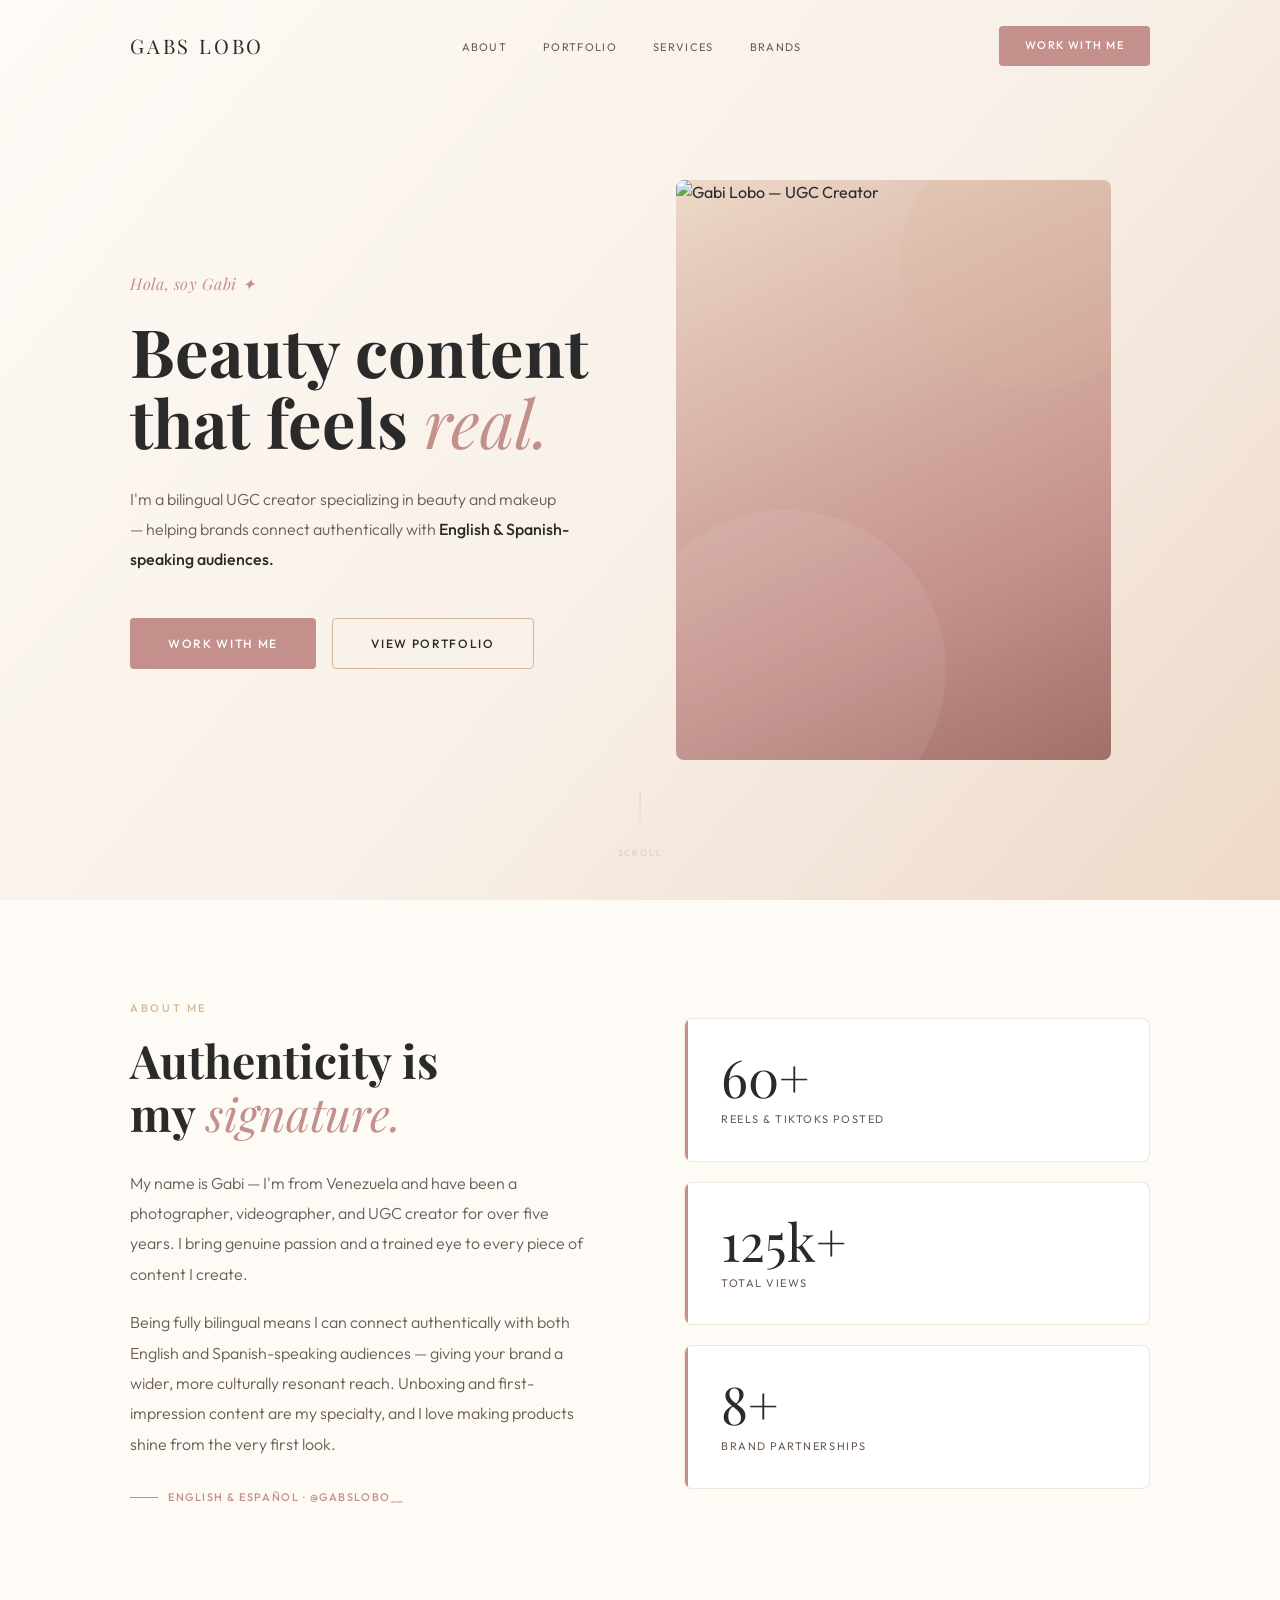
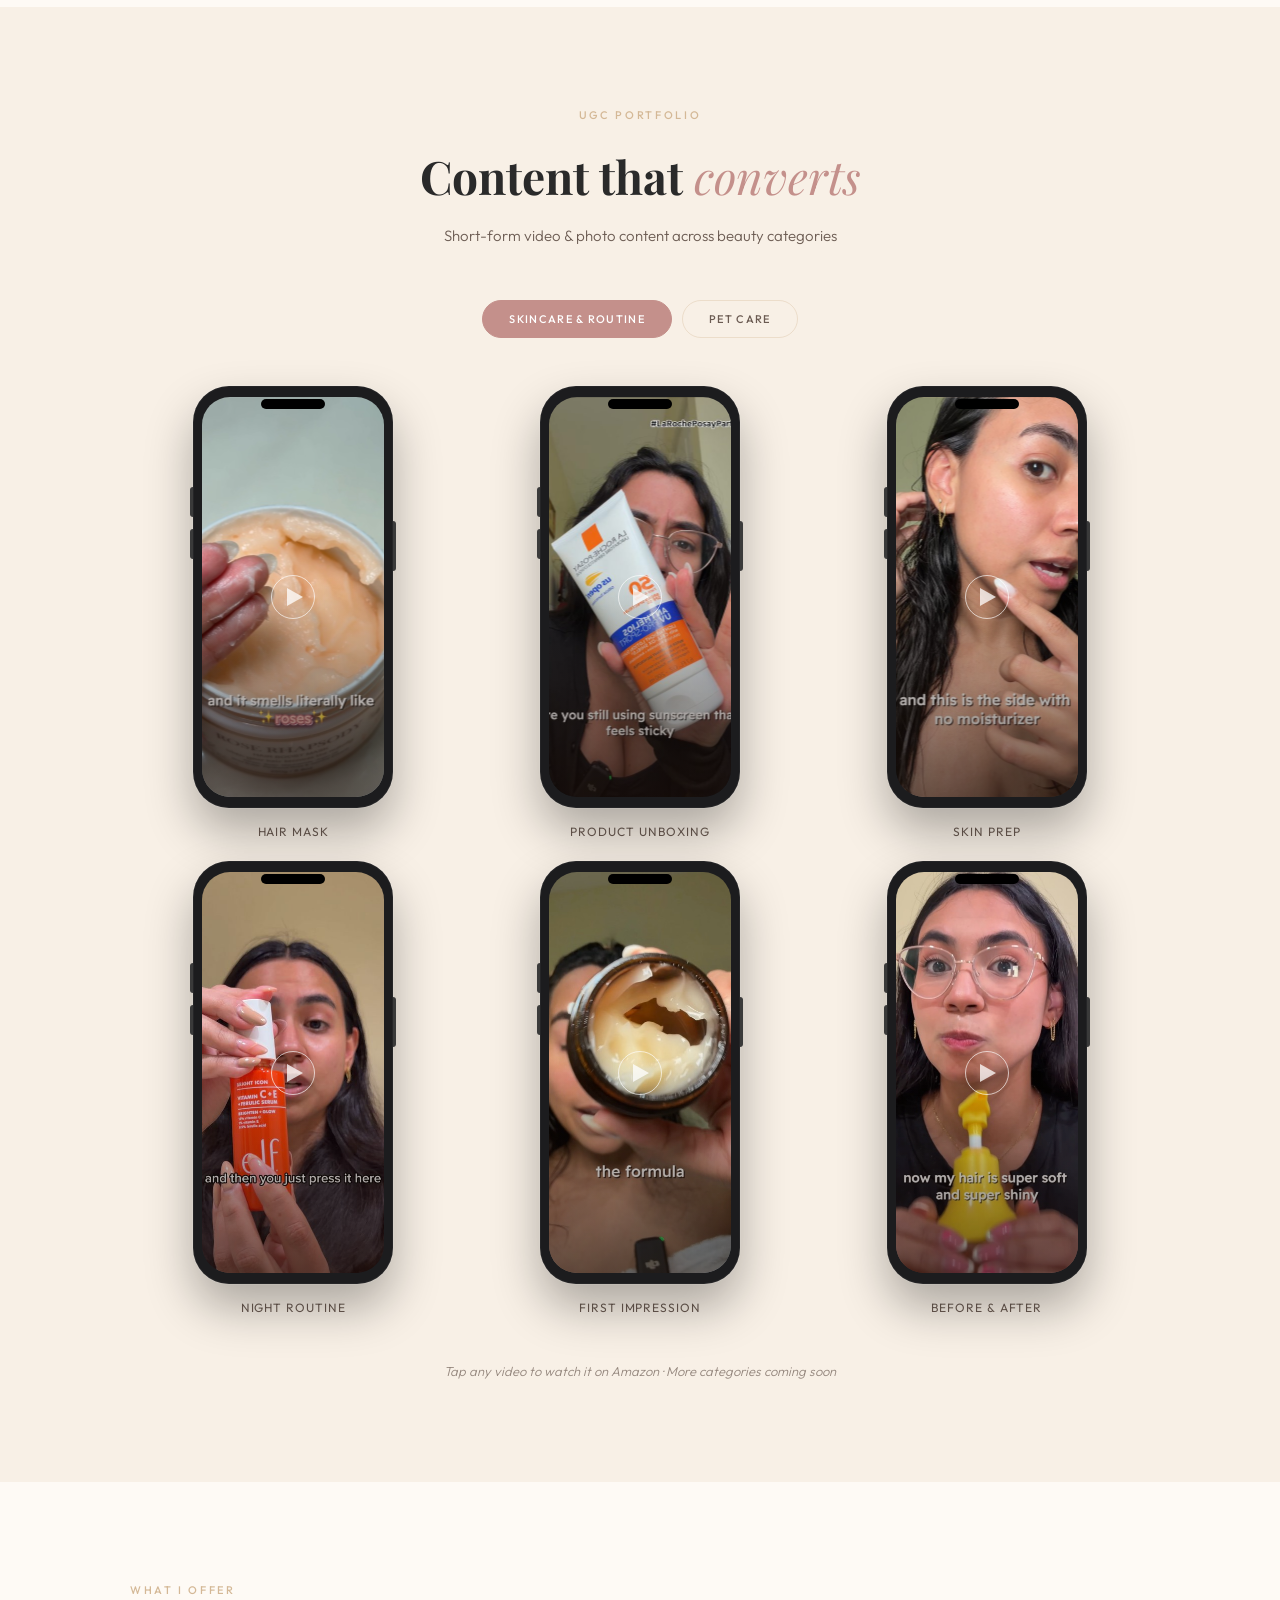
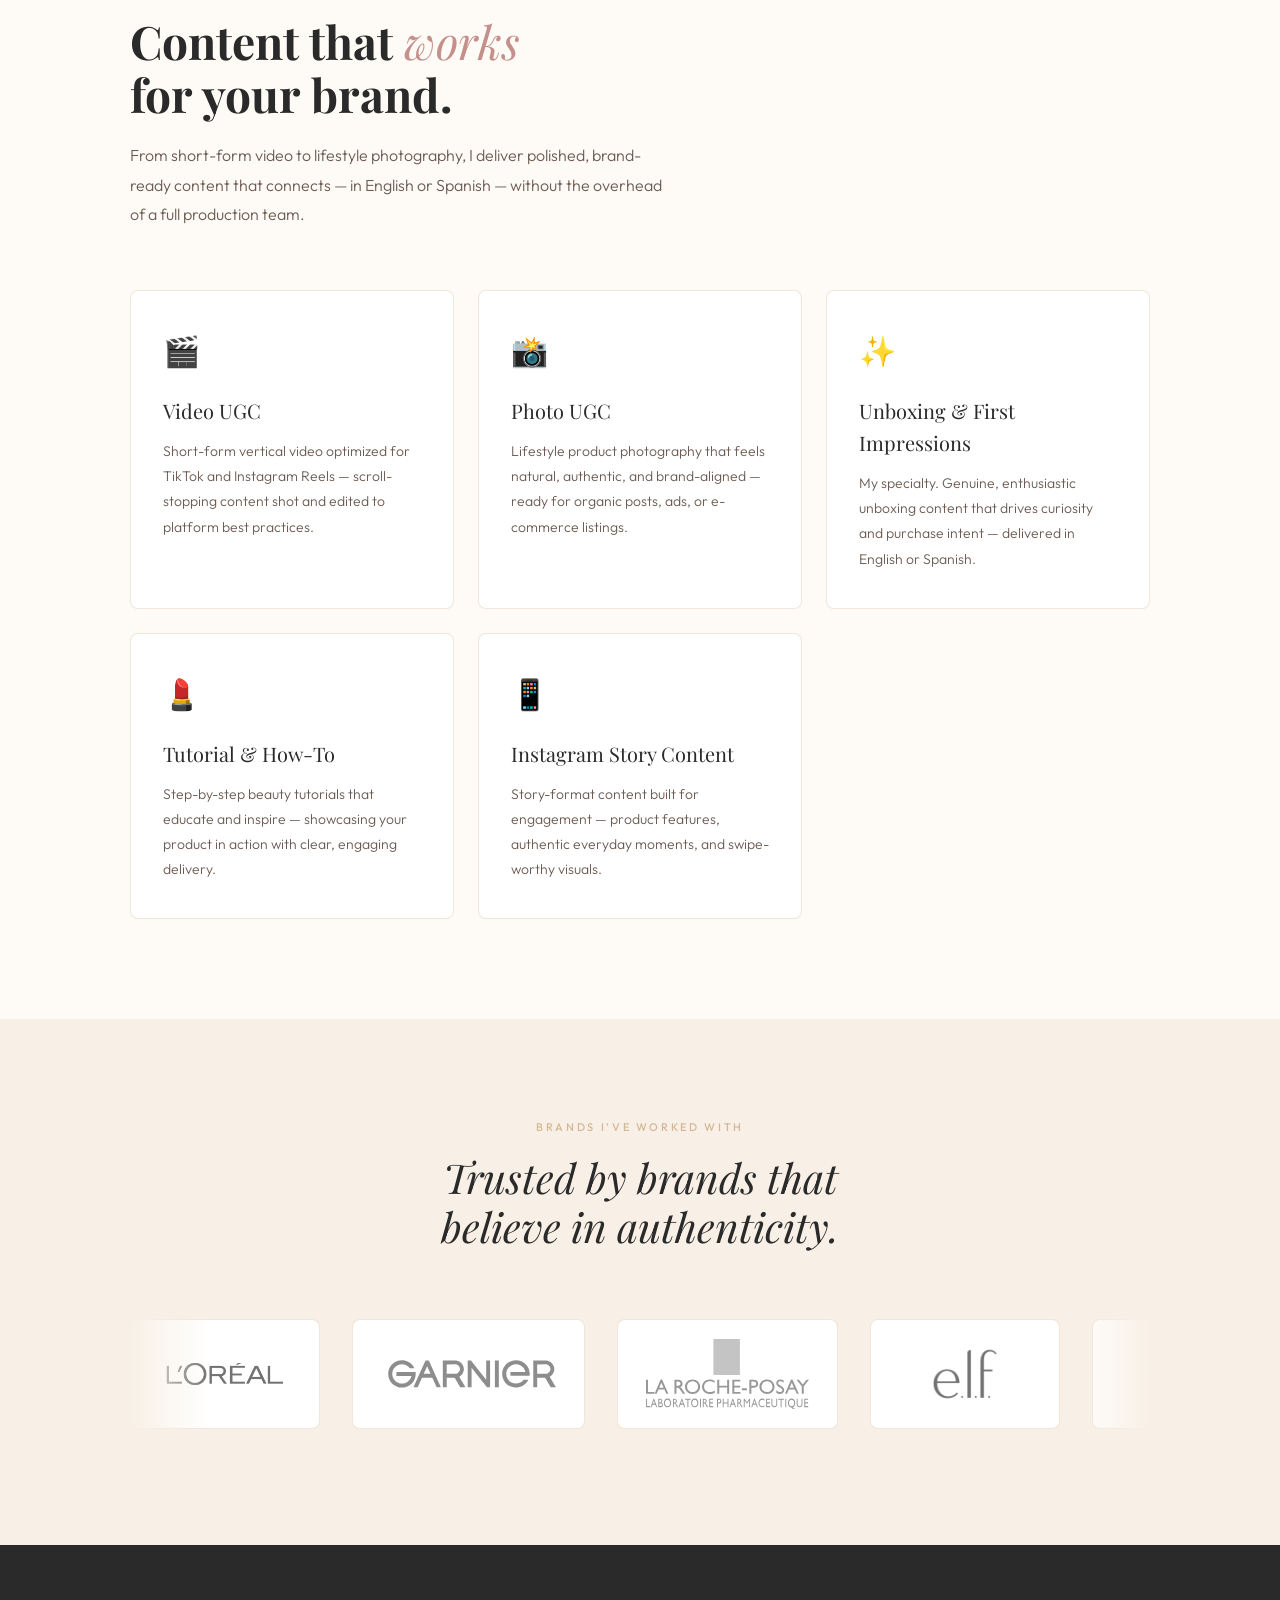
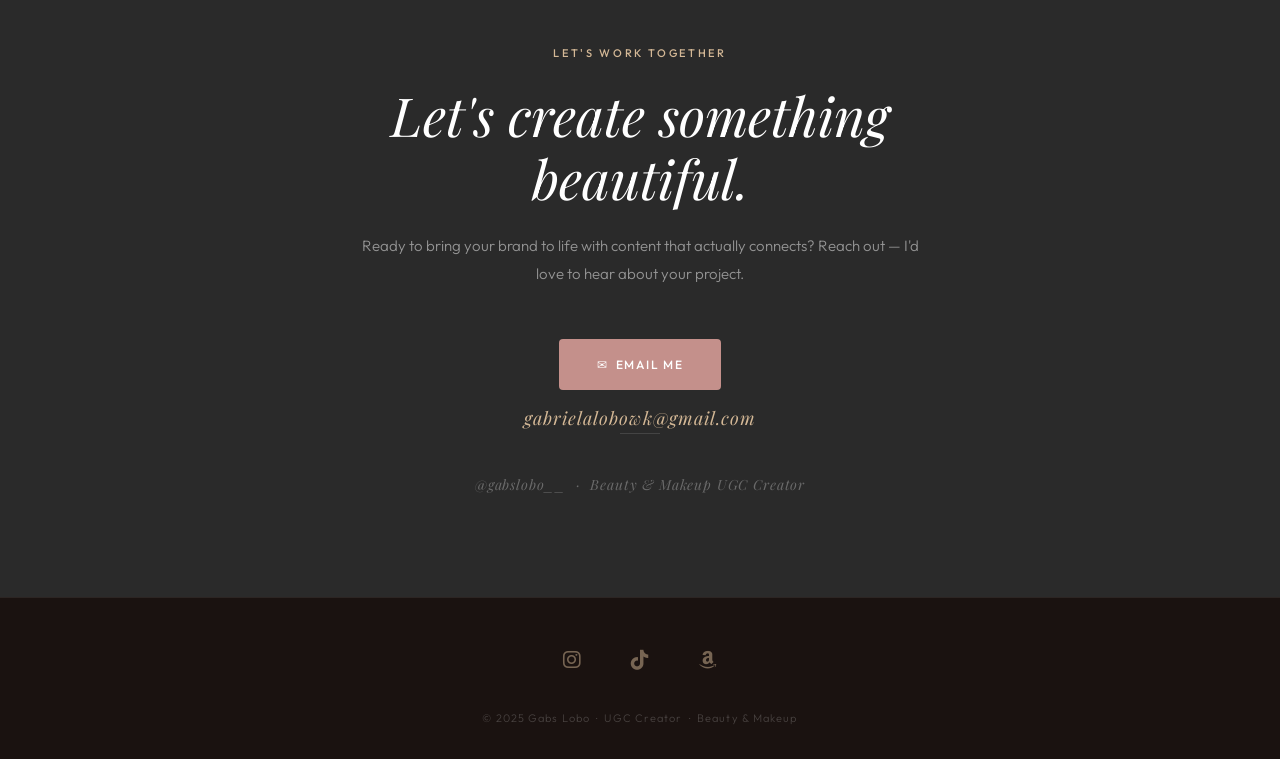
==== commit 27038cdc: "Update portfolio videos, trim to two categories, add Garnier + La Roche-Posay Portfolio (Skincare & " ====
--- a/index.html
+++ b/index.html
@@ -573,6 +573,16 @@
       gap: 20px;
     }
 
+    /* Centered variant — for panels with fewer cards than a full row */
+    .portfolio-grid.grid-center {
+      display: flex;
+      flex-wrap: wrap;
+      justify-content: center;
+      gap: 20px;
+    }
+
+    .portfolio-grid.grid-center .phone-wrap { flex: 0 0 200px; }
+
     /* ── iPhone phone mockup cards ─────────────────────── */
     .phone-wrap {
       display: flex;
@@ -581,6 +591,8 @@
       gap: 14px;
       cursor: pointer;
       transition: transform 0.25s;
+      text-decoration: none;
+      color: inherit;
     }
 
     .phone-wrap:hover { transform: translateY(-6px); }
@@ -658,11 +670,10 @@
       z-index: 1;
     }
 
-    .phone-wrap:nth-child(2) .phone-screen { background: linear-gradient(155deg, #C4908B 0%, #A07068 100%); }
-    .phone-wrap:nth-child(3) .phone-screen { background: linear-gradient(155deg, #D4B896 0%, #C4908B 100%); }
-    .phone-wrap:nth-child(4) .phone-screen { background: linear-gradient(155deg, #E0CAB4 0%, #C4908B 100%); }
-    .phone-wrap:nth-child(5) .phone-screen { background: linear-gradient(155deg, #C4908B 0%, #E0CAB4 100%); }
-    .phone-wrap:nth-child(6) .phone-screen { background: linear-gradient(155deg, #A87A74 0%, #D4B896 100%); }
+    /* Per-card gradients were placeholders for cards without thumbnails.
+       Every card now carries a real video thumbnail, and the `background`
+       shorthand here reset background-size to auto — which broke the cover
+       crop. The base .phone-screen gradient remains as the fallback. */
 
     /* Play button ring */
     .portfolio-card-play {
@@ -868,7 +879,7 @@
     }
 
     .brand-logo img {
-      max-width: 100%;
+      max-width: 175px;   /* keeps wide wordmarks (Garnier) from stretching their tile */
       max-height: 70px;
       width: auto;
       object-fit: contain;
@@ -1085,6 +1096,7 @@
 
     @media (max-width: 480px) {
       .portfolio-grid { grid-template-columns: 1fr; }
+      .portfolio-grid.grid-center .phone-wrap { flex: 0 0 100%; }
       .stats-grid { grid-template-columns: 1fr; }
       .hero-btns { flex-direction: column; align-items: center; }
       .btn-primary, .btn-ghost { width: 100%; text-align: center; }
@@ -1219,252 +1231,94 @@
       <!-- Tabs -->
       <div class="tab-bar" role="tablist">
         <button class="tab-btn active" data-tab="skincare" role="tab" aria-selected="true">Skincare &amp; Routine</button>
-        <button class="tab-btn"        data-tab="grwm"     role="tab" aria-selected="false">GRWM</button>
-        <button class="tab-btn"        data-tab="reviews"  role="tab" aria-selected="false">Product Reviews</button>
-        <button class="tab-btn"        data-tab="lifestyle" role="tab" aria-selected="false">Lifestyle</button>
+        <button class="tab-btn"        data-tab="petcare"  role="tab" aria-selected="false">Pet Care</button>
       </div>
 
       <!-- Skincare & Routine -->
       <div class="tab-panel active" id="tab-skincare" role="tabpanel">
         <div class="portfolio-grid">
-          <div class="phone-wrap">
+          <a class="phone-wrap" href="https://a.co/d/04gtpj1q" target="_blank" rel="noopener noreferrer" aria-label="Watch Hair Mask video on Amazon">
             <div class="phone-frame">
               <div class="phone-island"></div>
-              <div class="phone-screen" style="background-image:url('https://m.media-amazon.com/images/I/51cimhL4MkL._AC_.jpg');background-size:cover;background-position:center;">
+              <div class="phone-screen" style="background-image:url('Assets/portfolio/hair-mask.jpg');">
                 <div class="portfolio-card-play" aria-hidden="true"></div>
               </div>
             </div>
-            <span class="portfolio-card-label">Morning Routine</span>
-          </div>
-          <div class="phone-wrap">
+            <span class="portfolio-card-label">Hair Mask</span>
+          </a>
+          <a class="phone-wrap" href="https://a.co/d/0hyEyb5j" target="_blank" rel="noopener noreferrer" aria-label="Watch Product Unboxing video on Amazon">
             <div class="phone-frame">
               <div class="phone-island"></div>
-              <div class="phone-screen" style="background-image:url('https://m.media-amazon.com/images/I/41UYaTLBTxL._AC_.jpg');background-size:cover;background-position:center;">
+              <div class="phone-screen" style="background-image:url('Assets/portfolio/product-unboxing.jpg');">
                 <div class="portfolio-card-play" aria-hidden="true"></div>
               </div>
             </div>
             <span class="portfolio-card-label">Product Unboxing</span>
-          </div>
-          <div class="phone-wrap">
+          </a>
+          <a class="phone-wrap" href="https://a.co/d/08PNvfQt" target="_blank" rel="noopener noreferrer" aria-label="Watch Skin Prep video on Amazon">
             <div class="phone-frame">
               <div class="phone-island"></div>
-              <div class="phone-screen" style="background-image:url('https://m.media-amazon.com/images/I/51kdQ5+IR9L._AC_.jpg');background-size:cover;background-position:center;">
+              <div class="phone-screen" style="background-image:url('Assets/portfolio/skin-prep.jpg');">
                 <div class="portfolio-card-play" aria-hidden="true"></div>
               </div>
             </div>
             <span class="portfolio-card-label">Skin Prep</span>
-          </div>
-          <div class="phone-wrap">
+          </a>
+          <a class="phone-wrap" href="https://a.co/d/0dOOqTBK" target="_blank" rel="noopener noreferrer" aria-label="Watch Night Routine video on Amazon">
             <div class="phone-frame">
               <div class="phone-island"></div>
-              <div class="phone-screen" style="background-image:url('https://m.media-amazon.com/images/I/41mB7zGRWTL._AC_.jpg');background-size:cover;background-position:center;">
+              <div class="phone-screen" style="background-image:url('Assets/portfolio/night-routine.jpg');">
                 <div class="portfolio-card-play" aria-hidden="true"></div>
               </div>
             </div>
             <span class="portfolio-card-label">Night Routine</span>
-          </div>
-          <div class="phone-wrap">
+          </a>
+          <a class="phone-wrap" href="https://a.co/d/07OIKvcn" target="_blank" rel="noopener noreferrer" aria-label="Watch First Impression video on Amazon">
             <div class="phone-frame">
               <div class="phone-island"></div>
-              <div class="phone-screen">
+              <div class="phone-screen" style="background-image:url('Assets/portfolio/first-impression.jpg');">
                 <div class="portfolio-card-play" aria-hidden="true"></div>
               </div>
             </div>
             <span class="portfolio-card-label">First Impression</span>
-          </div>
-          <div class="phone-wrap">
+          </a>
+          <a class="phone-wrap" href="https://a.co/d/03LWbvOA" target="_blank" rel="noopener noreferrer" aria-label="Watch Before and After video on Amazon">
             <div class="phone-frame">
               <div class="phone-island"></div>
-              <div class="phone-screen">
+              <div class="phone-screen" style="background-image:url('Assets/portfolio/before-after.jpg');">
                 <div class="portfolio-card-play" aria-hidden="true"></div>
               </div>
             </div>
             <span class="portfolio-card-label">Before &amp; After</span>
-          </div>
+          </a>
         </div>
       </div>
 
-      <!-- GRWM -->
-      <div class="tab-panel" id="tab-grwm" role="tabpanel">
-        <div class="portfolio-grid">
-          <div class="phone-wrap">
+      <!-- Pet Care -->
+      <div class="tab-panel" id="tab-petcare" role="tabpanel">
+        <div class="portfolio-grid grid-center">
+          <a class="phone-wrap" href="https://a.co/d/0eTAU760" target="_blank" rel="noopener noreferrer" aria-label="Watch Dog Supplements video on Amazon">
             <div class="phone-frame">
               <div class="phone-island"></div>
-              <div class="phone-screen">
+              <div class="phone-screen" style="background-image:url('Assets/portfolio/dog-supplements.jpg');">
                 <div class="portfolio-card-play" aria-hidden="true"></div>
               </div>
             </div>
-            <span class="portfolio-card-label">Everyday GRWM</span>
-          </div>
-          <div class="phone-wrap">
+            <span class="portfolio-card-label">Dog Supplements</span>
+          </a>
+          <a class="phone-wrap" href="https://a.co/d/0aSCWzEa" target="_blank" rel="noopener noreferrer" aria-label="Watch Pet Accessories video on Amazon">
             <div class="phone-frame">
               <div class="phone-island"></div>
-              <div class="phone-screen">
+              <div class="phone-screen" style="background-image:url('Assets/portfolio/pet-accessories.jpg');">
                 <div class="portfolio-card-play" aria-hidden="true"></div>
               </div>
             </div>
-            <span class="portfolio-card-label">Date Night GRWM</span>
-          </div>
-          <div class="phone-wrap">
-            <div class="phone-frame">
-              <div class="phone-island"></div>
-              <div class="phone-screen">
-                <div class="portfolio-card-play" aria-hidden="true"></div>
-              </div>
-            </div>
-            <span class="portfolio-card-label">Natural Glam</span>
-          </div>
-          <div class="phone-wrap">
-            <div class="phone-frame">
-              <div class="phone-island"></div>
-              <div class="phone-screen">
-                <div class="portfolio-card-play" aria-hidden="true"></div>
-              </div>
-            </div>
-            <span class="portfolio-card-label">Full Beat GRWM</span>
-          </div>
-          <div class="phone-wrap">
-            <div class="phone-frame">
-              <div class="phone-island"></div>
-              <div class="phone-screen">
-                <div class="portfolio-card-play" aria-hidden="true"></div>
-              </div>
-            </div>
-            <span class="portfolio-card-label">5-Minute Look</span>
-          </div>
-          <div class="phone-wrap">
-            <div class="phone-frame">
-              <div class="phone-island"></div>
-              <div class="phone-screen">
-                <div class="portfolio-card-play" aria-hidden="true"></div>
-              </div>
-            </div>
-            <span class="portfolio-card-label">Summer Glam</span>
-          </div>
+            <span class="portfolio-card-label">Pet Accessories</span>
+          </a>
         </div>
       </div>
 
-      <!-- Product Reviews -->
-      <div class="tab-panel" id="tab-reviews" role="tabpanel">
-        <div class="portfolio-grid">
-          <div class="phone-wrap">
-            <div class="phone-frame">
-              <div class="phone-island"></div>
-              <div class="phone-screen">
-                <div class="portfolio-card-play" aria-hidden="true"></div>
-              </div>
-            </div>
-            <span class="portfolio-card-label">Unboxing &amp; First Look</span>
-          </div>
-          <div class="phone-wrap">
-            <div class="phone-frame">
-              <div class="phone-island"></div>
-              <div class="phone-screen">
-                <div class="portfolio-card-play" aria-hidden="true"></div>
-              </div>
-            </div>
-            <span class="portfolio-card-label">Honest Review</span>
-          </div>
-          <div class="phone-wrap">
-            <div class="phone-frame">
-              <div class="phone-island"></div>
-              <div class="phone-screen">
-                <div class="portfolio-card-play" aria-hidden="true"></div>
-              </div>
-            </div>
-            <span class="portfolio-card-label">Comparison Review</span>
-          </div>
-          <div class="phone-wrap">
-            <div class="phone-frame">
-              <div class="phone-island"></div>
-              <div class="phone-screen">
-                <div class="portfolio-card-play" aria-hidden="true"></div>
-              </div>
-            </div>
-            <span class="portfolio-card-label">Wear Test</span>
-          </div>
-          <div class="phone-wrap">
-            <div class="phone-frame">
-              <div class="phone-island"></div>
-              <div class="phone-screen">
-                <div class="portfolio-card-play" aria-hidden="true"></div>
-              </div>
-            </div>
-            <span class="portfolio-card-label">Packaging &amp; Details</span>
-          </div>
-          <div class="phone-wrap">
-            <div class="phone-frame">
-              <div class="phone-island"></div>
-              <div class="phone-screen">
-                <div class="portfolio-card-play" aria-hidden="true"></div>
-              </div>
-            </div>
-            <span class="portfolio-card-label">Full Collection</span>
-          </div>
-        </div>
-      </div>
-
-      <!-- Lifestyle -->
-      <div class="tab-panel" id="tab-lifestyle" role="tabpanel">
-        <div class="portfolio-grid">
-          <div class="phone-wrap">
-            <div class="phone-frame">
-              <div class="phone-island"></div>
-              <div class="phone-screen">
-                <div class="portfolio-card-play" aria-hidden="true"></div>
-              </div>
-            </div>
-            <span class="portfolio-card-label">Beauty Haul</span>
-          </div>
-          <div class="phone-wrap">
-            <div class="phone-frame">
-              <div class="phone-island"></div>
-              <div class="phone-screen">
-                <div class="portfolio-card-play" aria-hidden="true"></div>
-              </div>
-            </div>
-            <span class="portfolio-card-label">Vanity Tour</span>
-          </div>
-          <div class="phone-wrap">
-            <div class="phone-frame">
-              <div class="phone-island"></div>
-              <div class="phone-screen">
-                <div class="portfolio-card-play" aria-hidden="true"></div>
-              </div>
-            </div>
-            <span class="portfolio-card-label">Amazon Favorites</span>
-          </div>
-          <div class="phone-wrap">
-            <div class="phone-frame">
-              <div class="phone-island"></div>
-              <div class="phone-screen">
-                <div class="portfolio-card-play" aria-hidden="true"></div>
-              </div>
-            </div>
-            <span class="portfolio-card-label">My Favorites</span>
-          </div>
-          <div class="phone-wrap">
-            <div class="phone-frame">
-              <div class="phone-island"></div>
-              <div class="phone-screen">
-                <div class="portfolio-card-play" aria-hidden="true"></div>
-              </div>
-            </div>
-            <span class="portfolio-card-label">Day in My Life</span>
-          </div>
-          <div class="phone-wrap">
-            <div class="phone-frame">
-              <div class="phone-island"></div>
-              <div class="phone-screen">
-                <div class="portfolio-card-play" aria-hidden="true"></div>
-              </div>
-            </div>
-            <span class="portfolio-card-label">Travel Beauty</span>
-          </div>
-        </div>
-      </div>
-
-      <p class="portfolio-note">Skincare tab shows real product images from Gabi's Amazon Storefront · Remaining video thumbnails will be swapped in once provided</p>
+      <p class="portfolio-note">Tap any video to watch it on Amazon · More categories coming soon</p>
 
     </div>
   </section>
@@ -1525,21 +1379,25 @@
       <div class="brands-carousel">
         <div class="carousel-track">
           <!-- Set 1 -->
-          <div class="brand-logo"><img src="Assets/LOreal-logo.png" alt="L'Oréal"></div>
-          <div class="brand-logo"><img src="Assets/elf-cosmetics-logo-png_seeklogo-447294.png" alt="e.l.f. Cosmetics"></div>
-          <div class="brand-logo"><img src="Assets/bobbi-brown-logo.jpeg" alt="Bobbi Brown"></div>
-          <div class="brand-logo"><img src="Assets/active-logo.png" alt="ACTIVE"></div>
-          <div class="brand-logo"><img src="Assets/slide-jewelry-logo.webp" alt="Slide"></div>
-          <div class="brand-logo"><img src="Assets/elizabeth-mott-thank-me-later-logo.jpeg" alt="Thank Me Later"></div>
-          <div class="brand-logo"><img src="Assets/final-logo-herbishh.webp" alt="Herbishh"></div>
+          <div class="brand-logo"><img src="Assets/LOreal-logo.png" alt="L'Oréal" loading="lazy"></div>
+          <div class="brand-logo"><img src="Assets/garnier-logo.svg" alt="Garnier" loading="lazy"></div>
+          <div class="brand-logo"><img src="Assets/la-roche-posay-logo.svg" alt="La Roche-Posay" loading="lazy"></div>
+          <div class="brand-logo"><img src="Assets/elf-cosmetics-logo-png_seeklogo-447294.png" alt="e.l.f. Cosmetics" loading="lazy"></div>
+          <div class="brand-logo"><img src="Assets/bobbi-brown-logo.jpeg" alt="Bobbi Brown" loading="lazy"></div>
+          <div class="brand-logo"><img src="Assets/active-logo.png" alt="ACTIVE" loading="lazy"></div>
+          <div class="brand-logo"><img src="Assets/slide-jewelry-logo.webp" alt="Slide" loading="lazy"></div>
+          <div class="brand-logo"><img src="Assets/elizabeth-mott-thank-me-later-logo.jpeg" alt="Thank Me Later" loading="lazy"></div>
+          <div class="brand-logo"><img src="Assets/final-logo-herbishh.webp" alt="Herbishh" loading="lazy"></div>
           <!-- Set 2 — duplicate for seamless loop -->
-          <div class="brand-logo"><img src="Assets/LOreal-logo.png" alt="L'Oréal"></div>
-          <div class="brand-logo"><img src="Assets/elf-cosmetics-logo-png_seeklogo-447294.png" alt="e.l.f. Cosmetics"></div>
-          <div class="brand-logo"><img src="Assets/bobbi-brown-logo.jpeg" alt="Bobbi Brown"></div>
-          <div class="brand-logo"><img src="Assets/active-logo.png" alt="ACTIVE"></div>
-          <div class="brand-logo"><img src="Assets/slide-jewelry-logo.webp" alt="Slide"></div>
-          <div class="brand-logo"><img src="Assets/elizabeth-mott-thank-me-later-logo.jpeg" alt="Thank Me Later"></div>
-          <div class="brand-logo"><img src="Assets/final-logo-herbishh.webp" alt="Herbishh"></div>
+          <div class="brand-logo"><img src="Assets/LOreal-logo.png" alt="L'Oréal" loading="lazy"></div>
+          <div class="brand-logo"><img src="Assets/garnier-logo.svg" alt="Garnier" loading="lazy"></div>
+          <div class="brand-logo"><img src="Assets/la-roche-posay-logo.svg" alt="La Roche-Posay" loading="lazy"></div>
+          <div class="brand-logo"><img src="Assets/elf-cosmetics-logo-png_seeklogo-447294.png" alt="e.l.f. Cosmetics" loading="lazy"></div>
+          <div class="brand-logo"><img src="Assets/bobbi-brown-logo.jpeg" alt="Bobbi Brown" loading="lazy"></div>
+          <div class="brand-logo"><img src="Assets/active-logo.png" alt="ACTIVE" loading="lazy"></div>
+          <div class="brand-logo"><img src="Assets/slide-jewelry-logo.webp" alt="Slide" loading="lazy"></div>
+          <div class="brand-logo"><img src="Assets/elizabeth-mott-thank-me-later-logo.jpeg" alt="Thank Me Later" loading="lazy"></div>
+          <div class="brand-logo"><img src="Assets/final-logo-herbishh.webp" alt="Herbishh" loading="lazy"></div>
         </div>
       </div>
     </div>
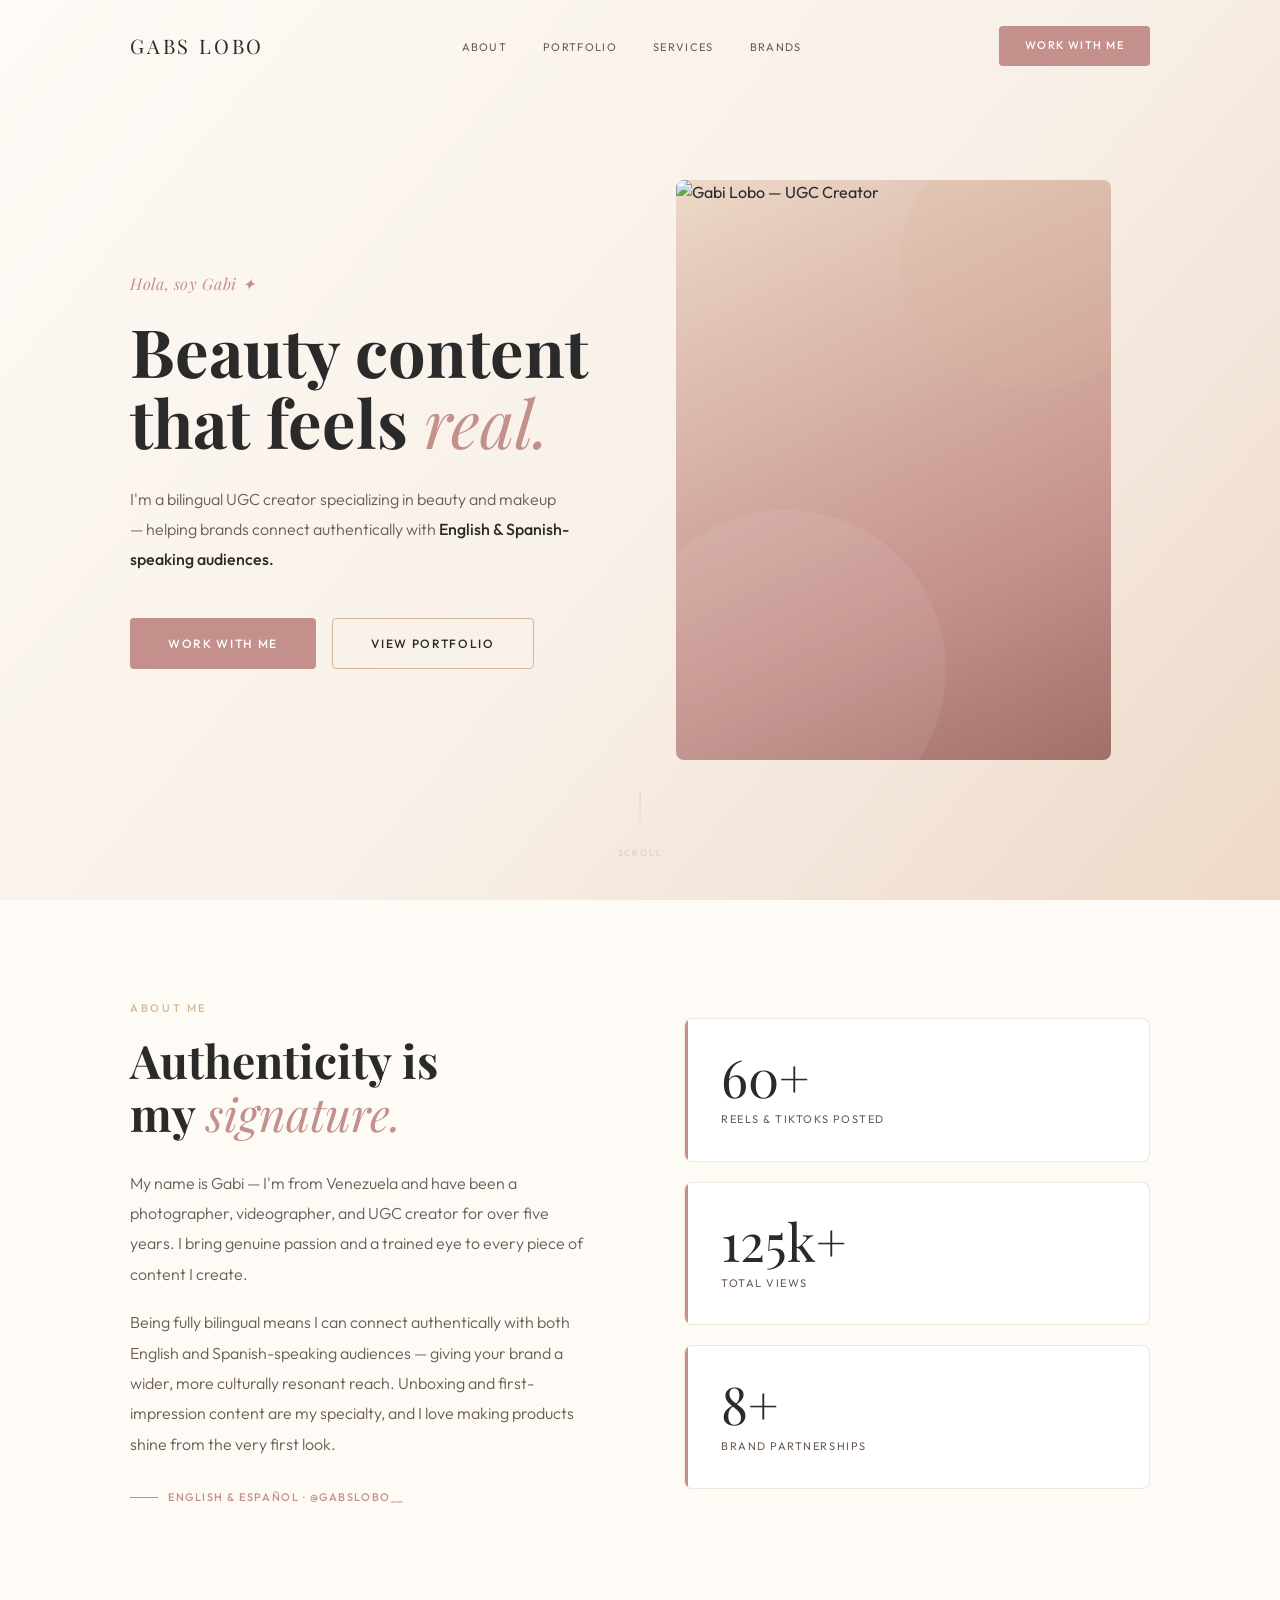
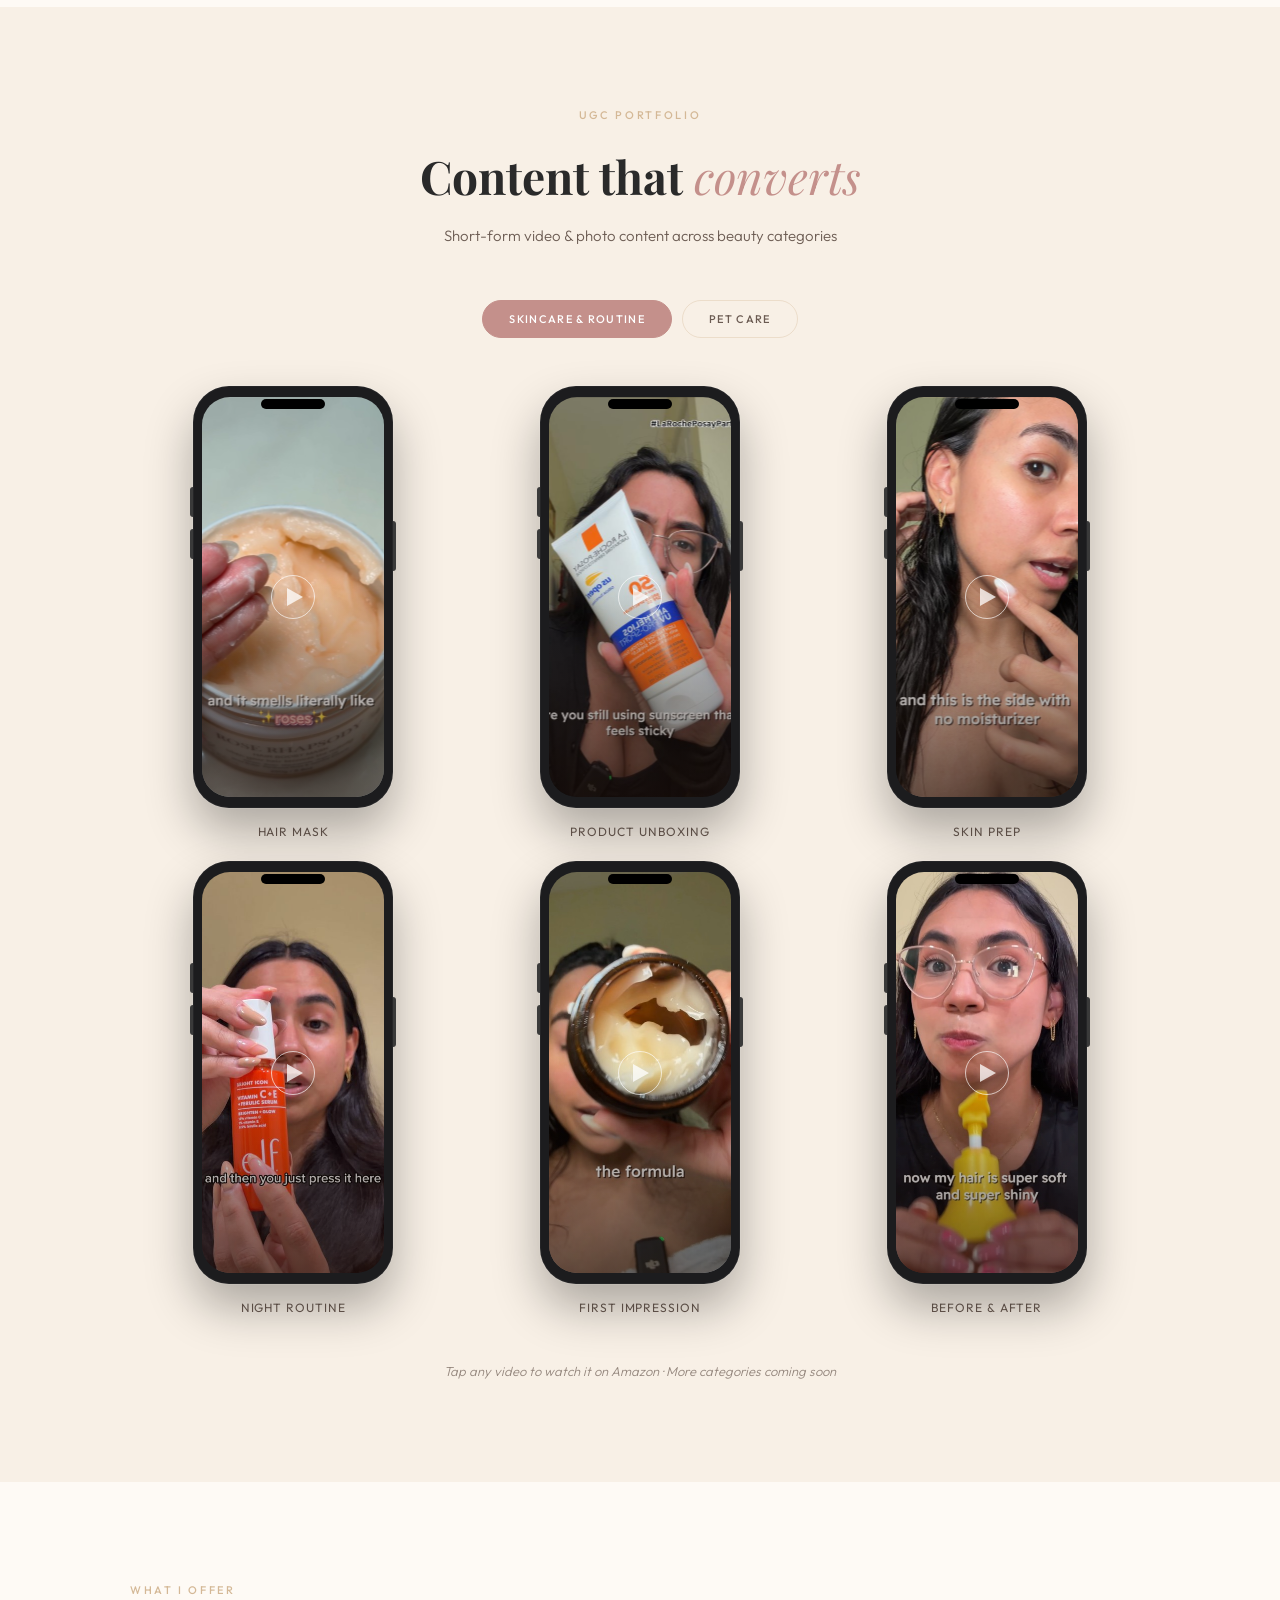
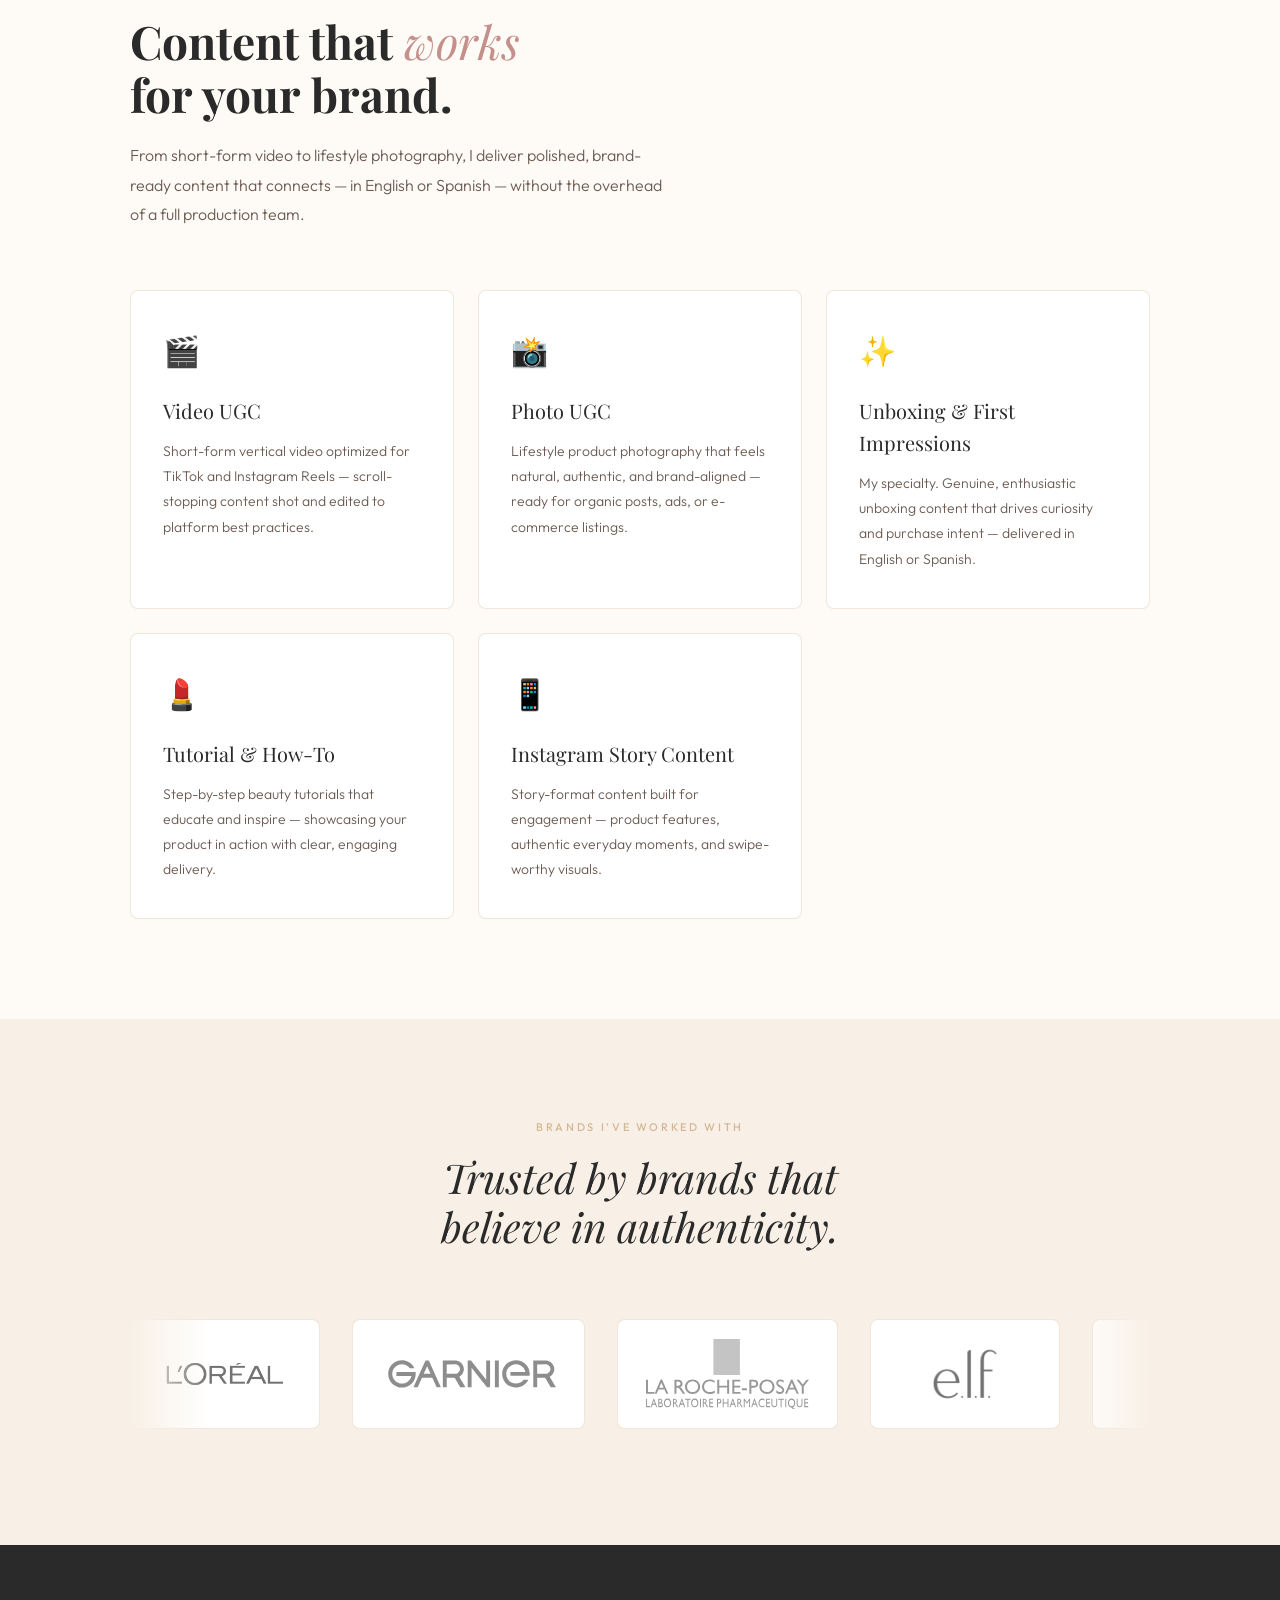
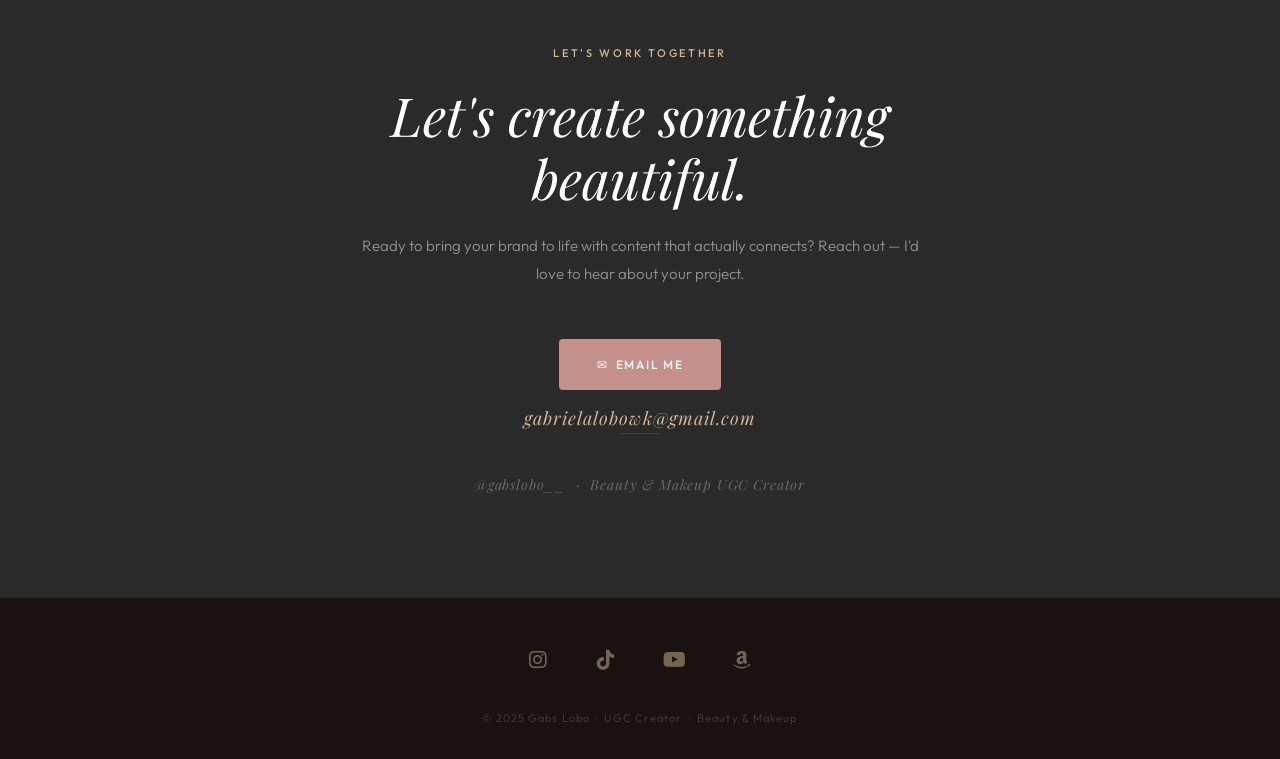
==== commit 22f7ed8f: "Add YouTube link to footer social icons Placed between TikTok and Amazon so the social platforms sta" ====
--- a/index.html
+++ b/index.html
@@ -1441,6 +1441,9 @@
       <a href="https://www.tiktok.com/@gabslobo_" target="_blank" rel="noopener noreferrer" class="footer-social-link tiktok" title="TikTok">
         <i class="fab fa-tiktok" aria-hidden="true"></i>
       </a>
+      <a href="https://www.youtube.com/@Gabsloboo" target="_blank" rel="noopener noreferrer" class="footer-social-link youtube" title="YouTube">
+        <i class="fab fa-youtube" aria-hidden="true"></i>
+      </a>
       <a href="https://a.co/d/02YYw133" target="_blank" rel="noopener noreferrer" class="footer-social-link amazon" title="Amazon Storefront">
         <i class="fab fa-amazon" aria-hidden="true"></i>
       </a>
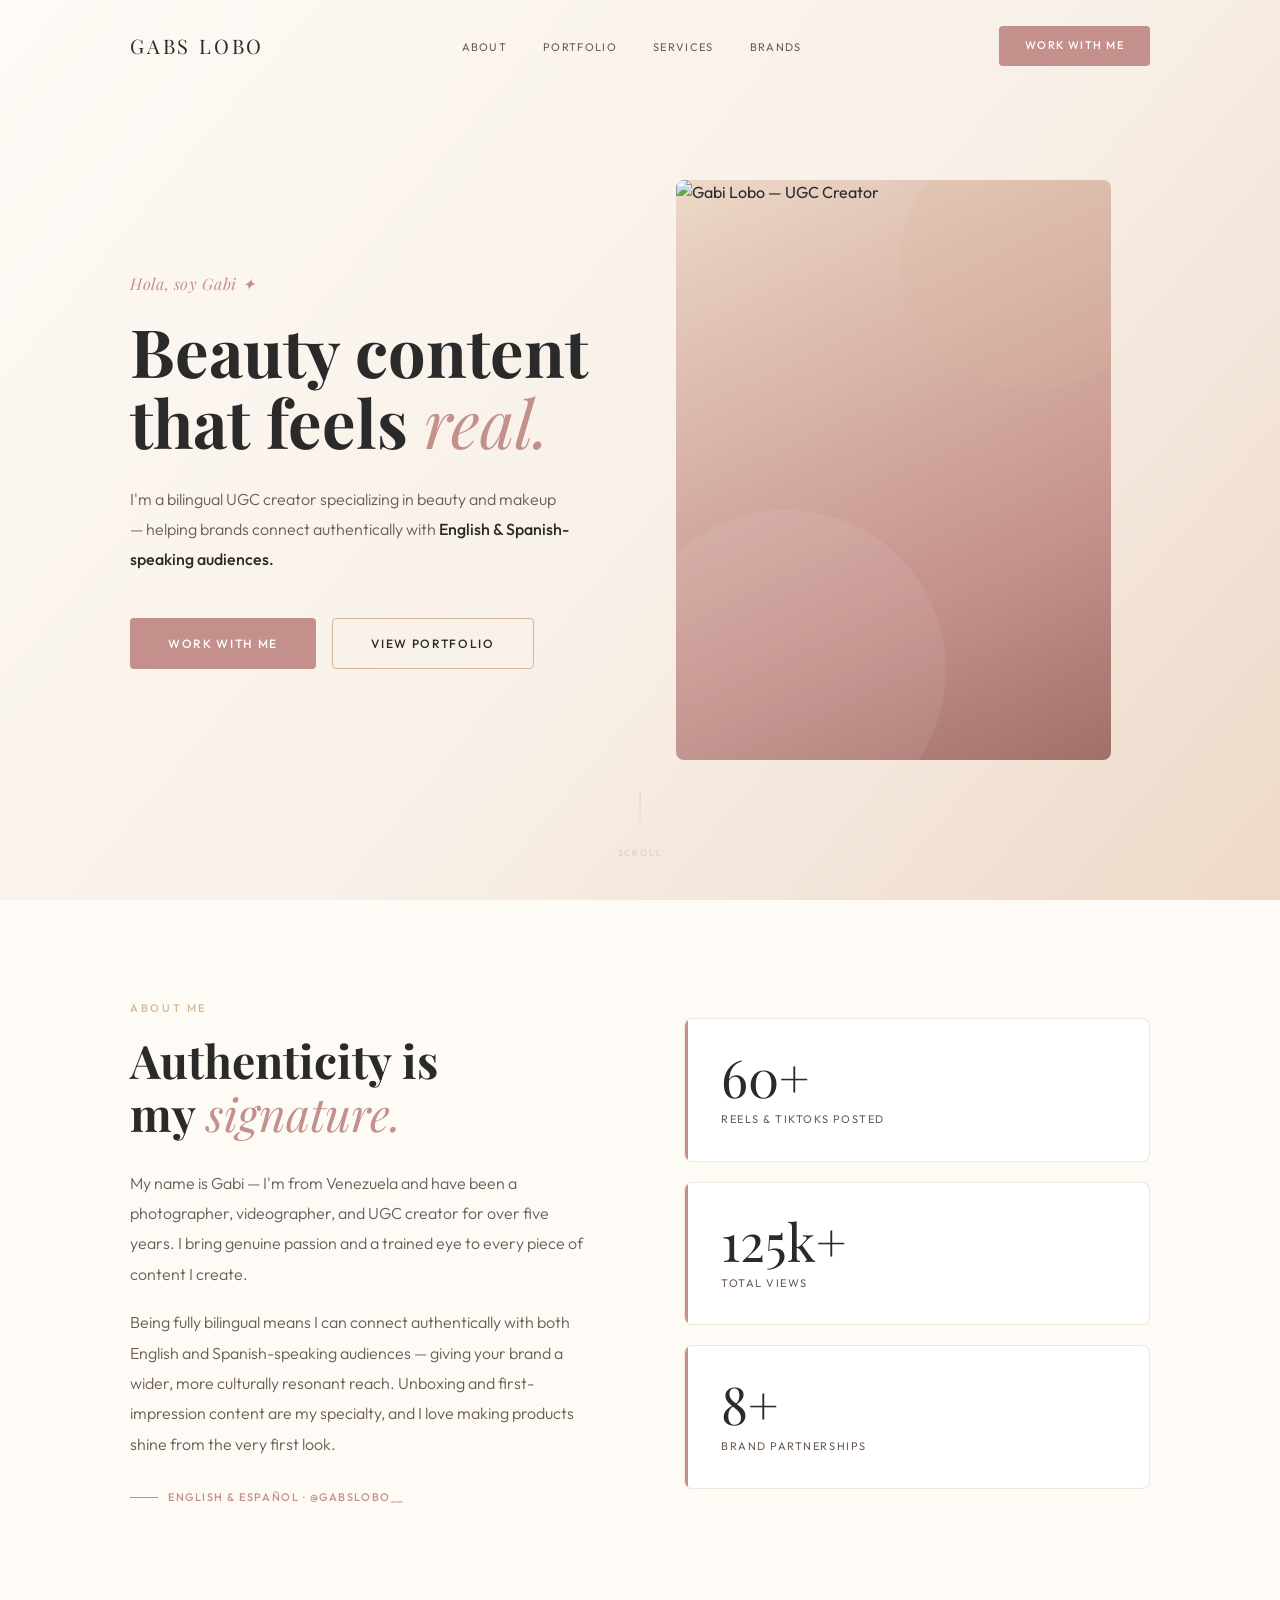
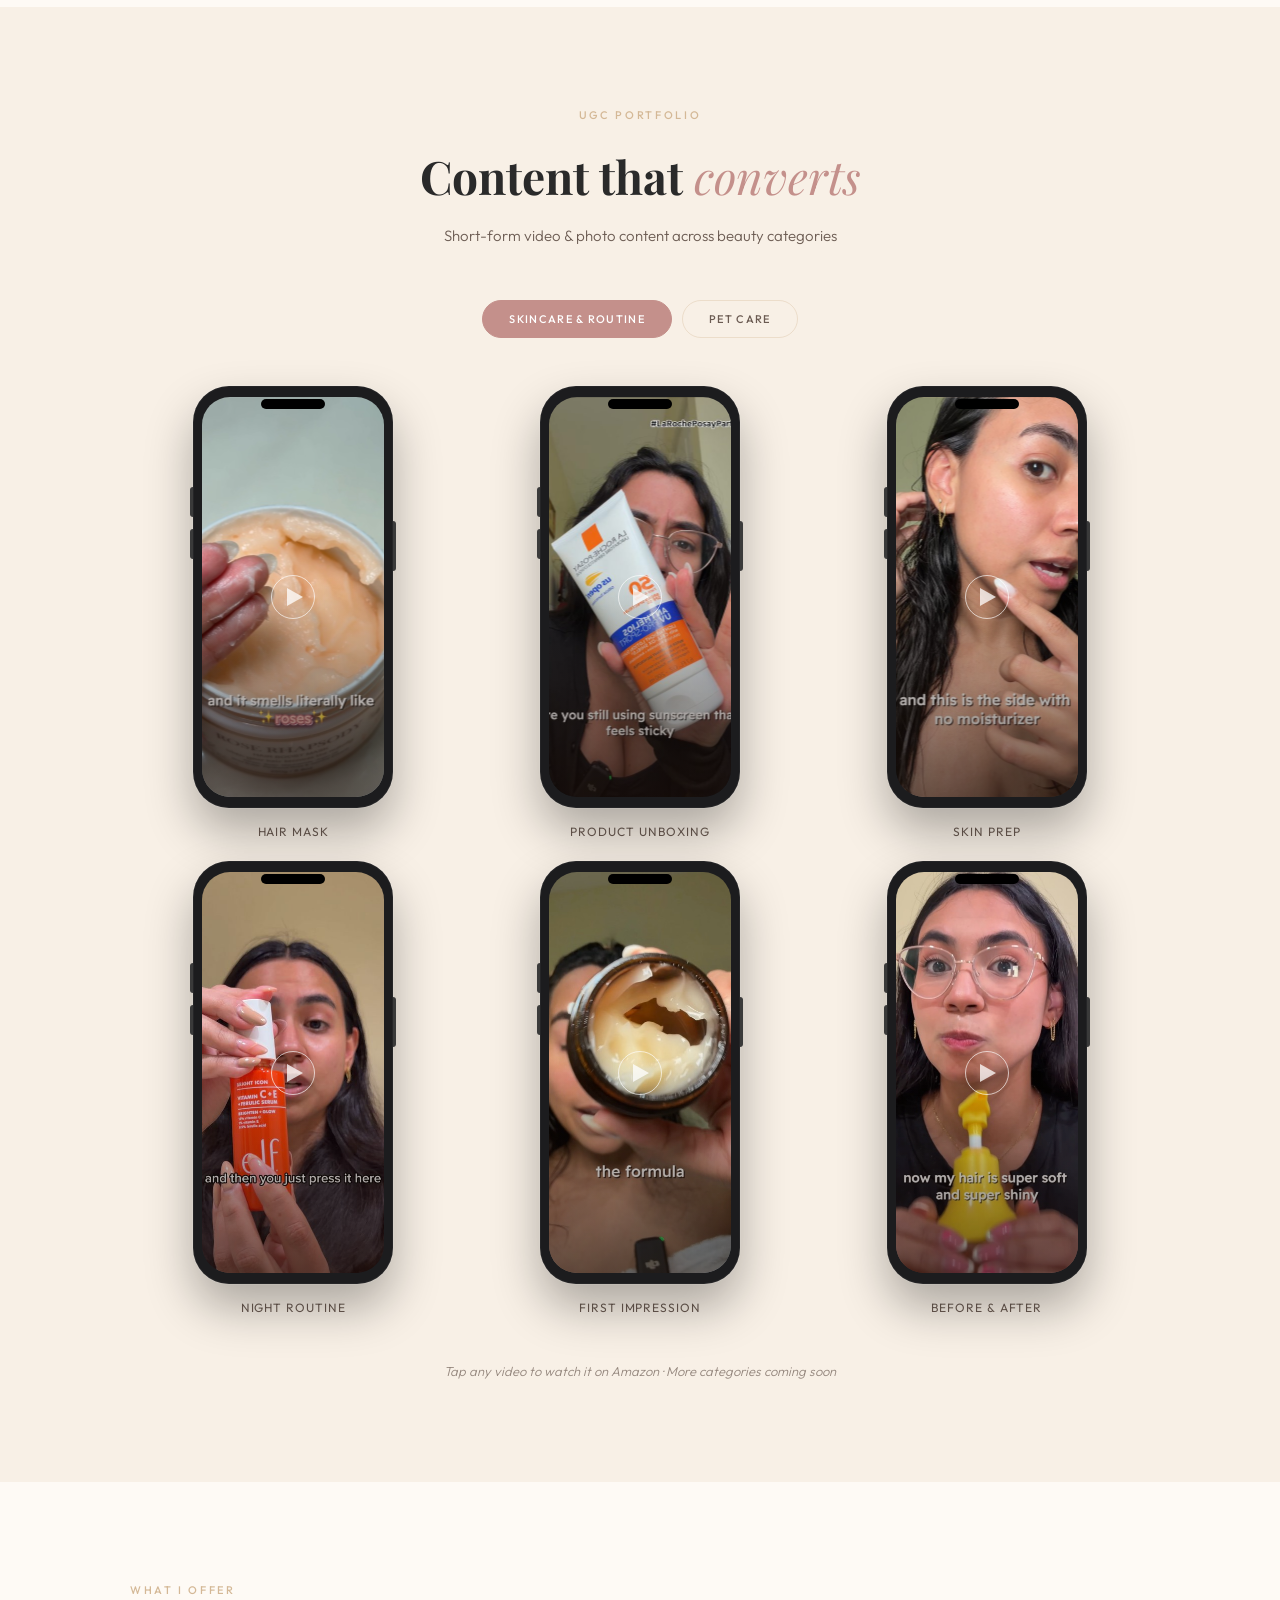
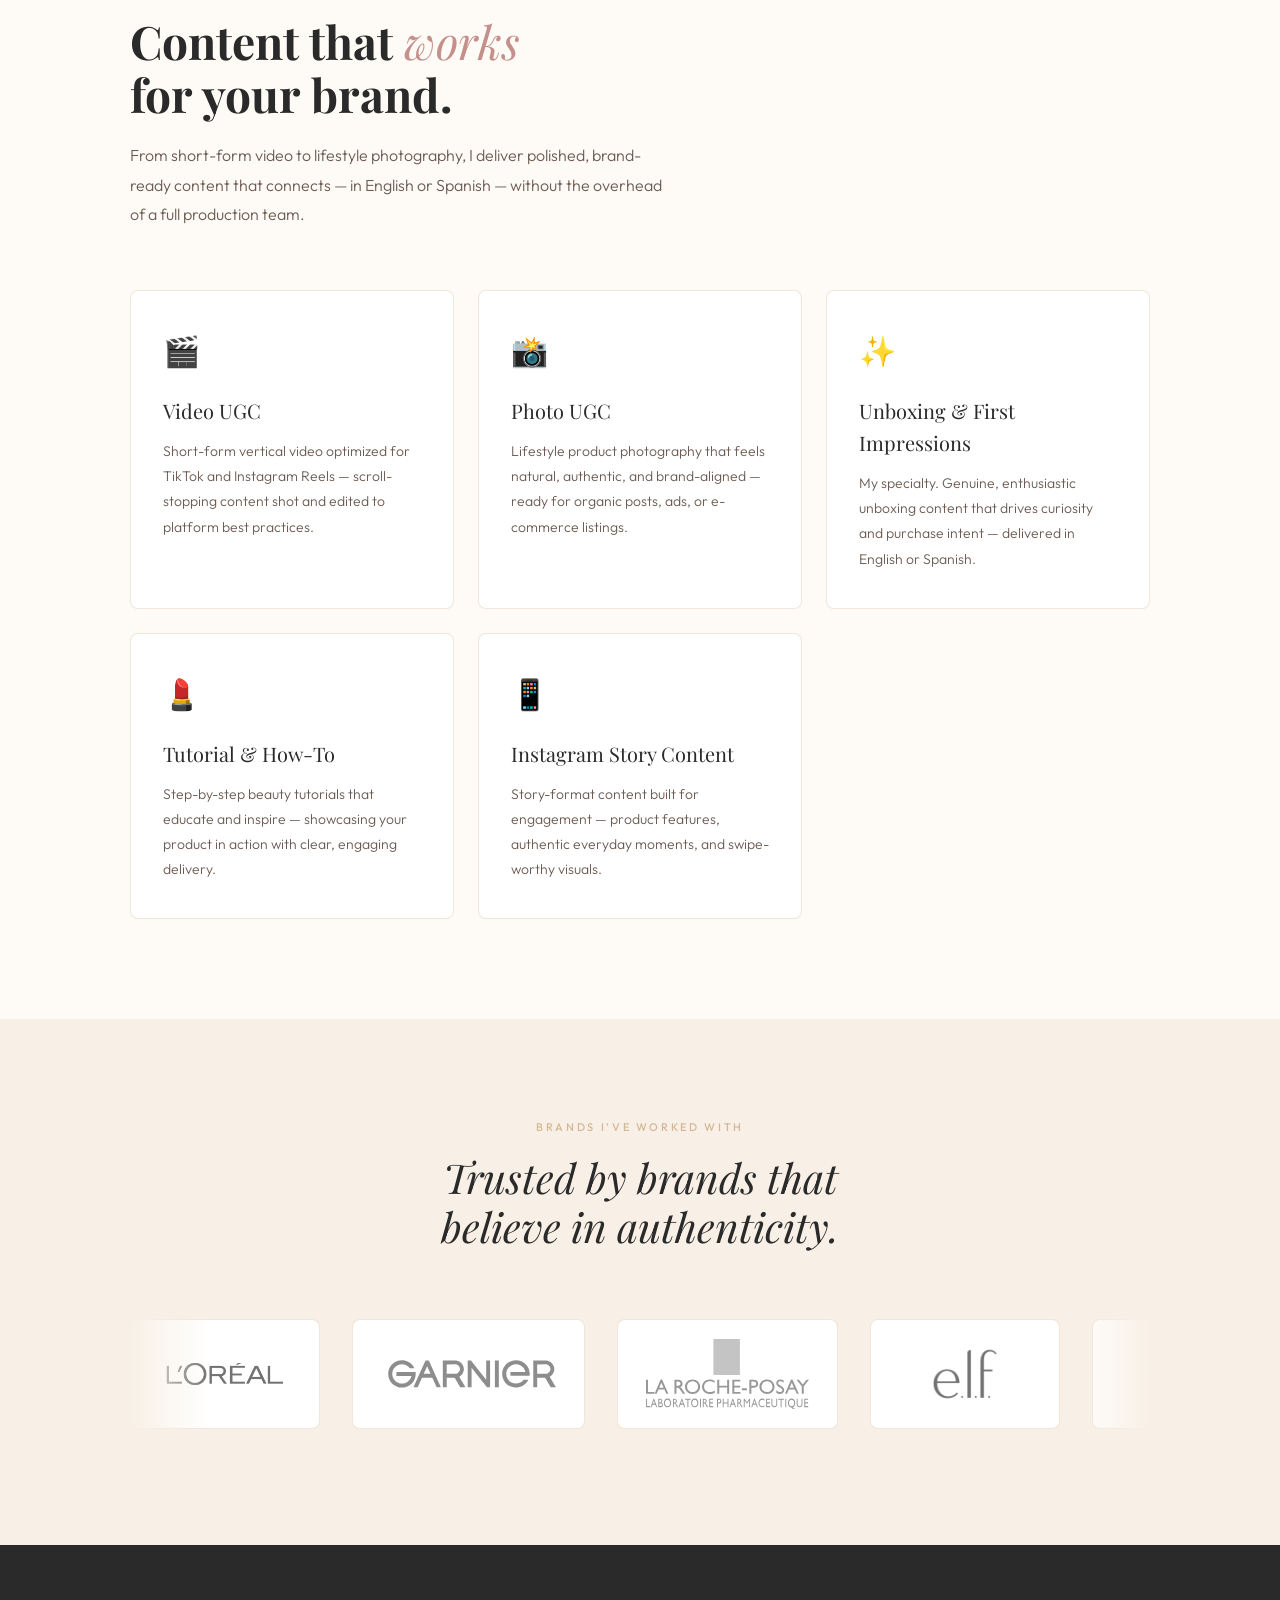
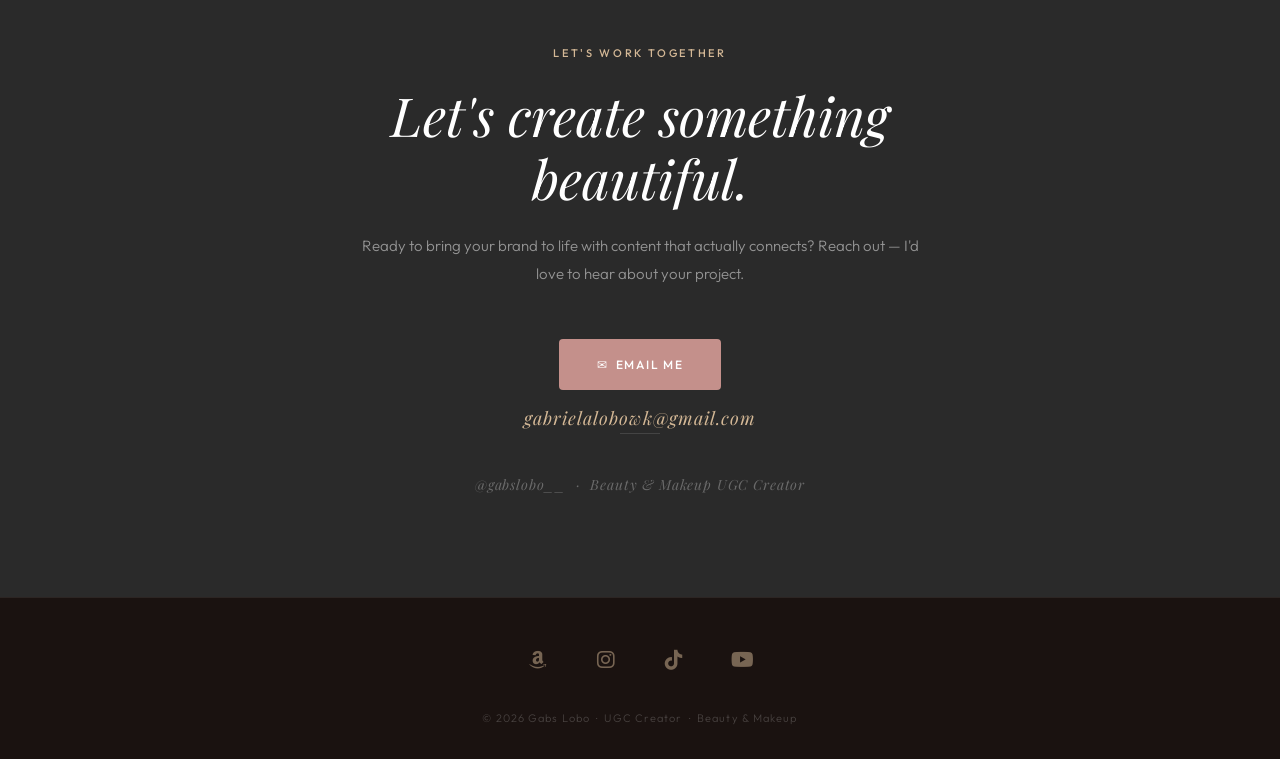
==== commit ffcc7b3e: "Put Amazon first in footer socials, bump copyright to 2026 Co-Authored-By: Claude Opus 5 (1M context" ====
--- a/index.html
+++ b/index.html
@@ -1435,6 +1435,9 @@
   ════════════════════════════════ -->
   <footer class="footer">
     <div class="footer-social">
+      <a href="https://a.co/d/02YYw133" target="_blank" rel="noopener noreferrer" class="footer-social-link amazon" title="Amazon Storefront">
+        <i class="fab fa-amazon" aria-hidden="true"></i>
+      </a>
       <a href="https://www.instagram.com/gabslobo__" target="_blank" rel="noopener noreferrer" class="footer-social-link instagram" title="Instagram">
         <i class="fab fa-instagram" aria-hidden="true"></i>
       </a>
@@ -1444,11 +1447,8 @@
       <a href="https://www.youtube.com/@Gabsloboo" target="_blank" rel="noopener noreferrer" class="footer-social-link youtube" title="YouTube">
         <i class="fab fa-youtube" aria-hidden="true"></i>
       </a>
-      <a href="https://a.co/d/02YYw133" target="_blank" rel="noopener noreferrer" class="footer-social-link amazon" title="Amazon Storefront">
-        <i class="fab fa-amazon" aria-hidden="true"></i>
-      </a>
     </div>
-    <p>&copy; 2025 Gabs Lobo &nbsp;·&nbsp; UGC Creator &nbsp;·&nbsp; Beauty &amp; Makeup</p>
+    <p>&copy; 2026 Gabs Lobo &nbsp;·&nbsp; UGC Creator &nbsp;·&nbsp; Beauty &amp; Makeup</p>
   </footer>
 
 
